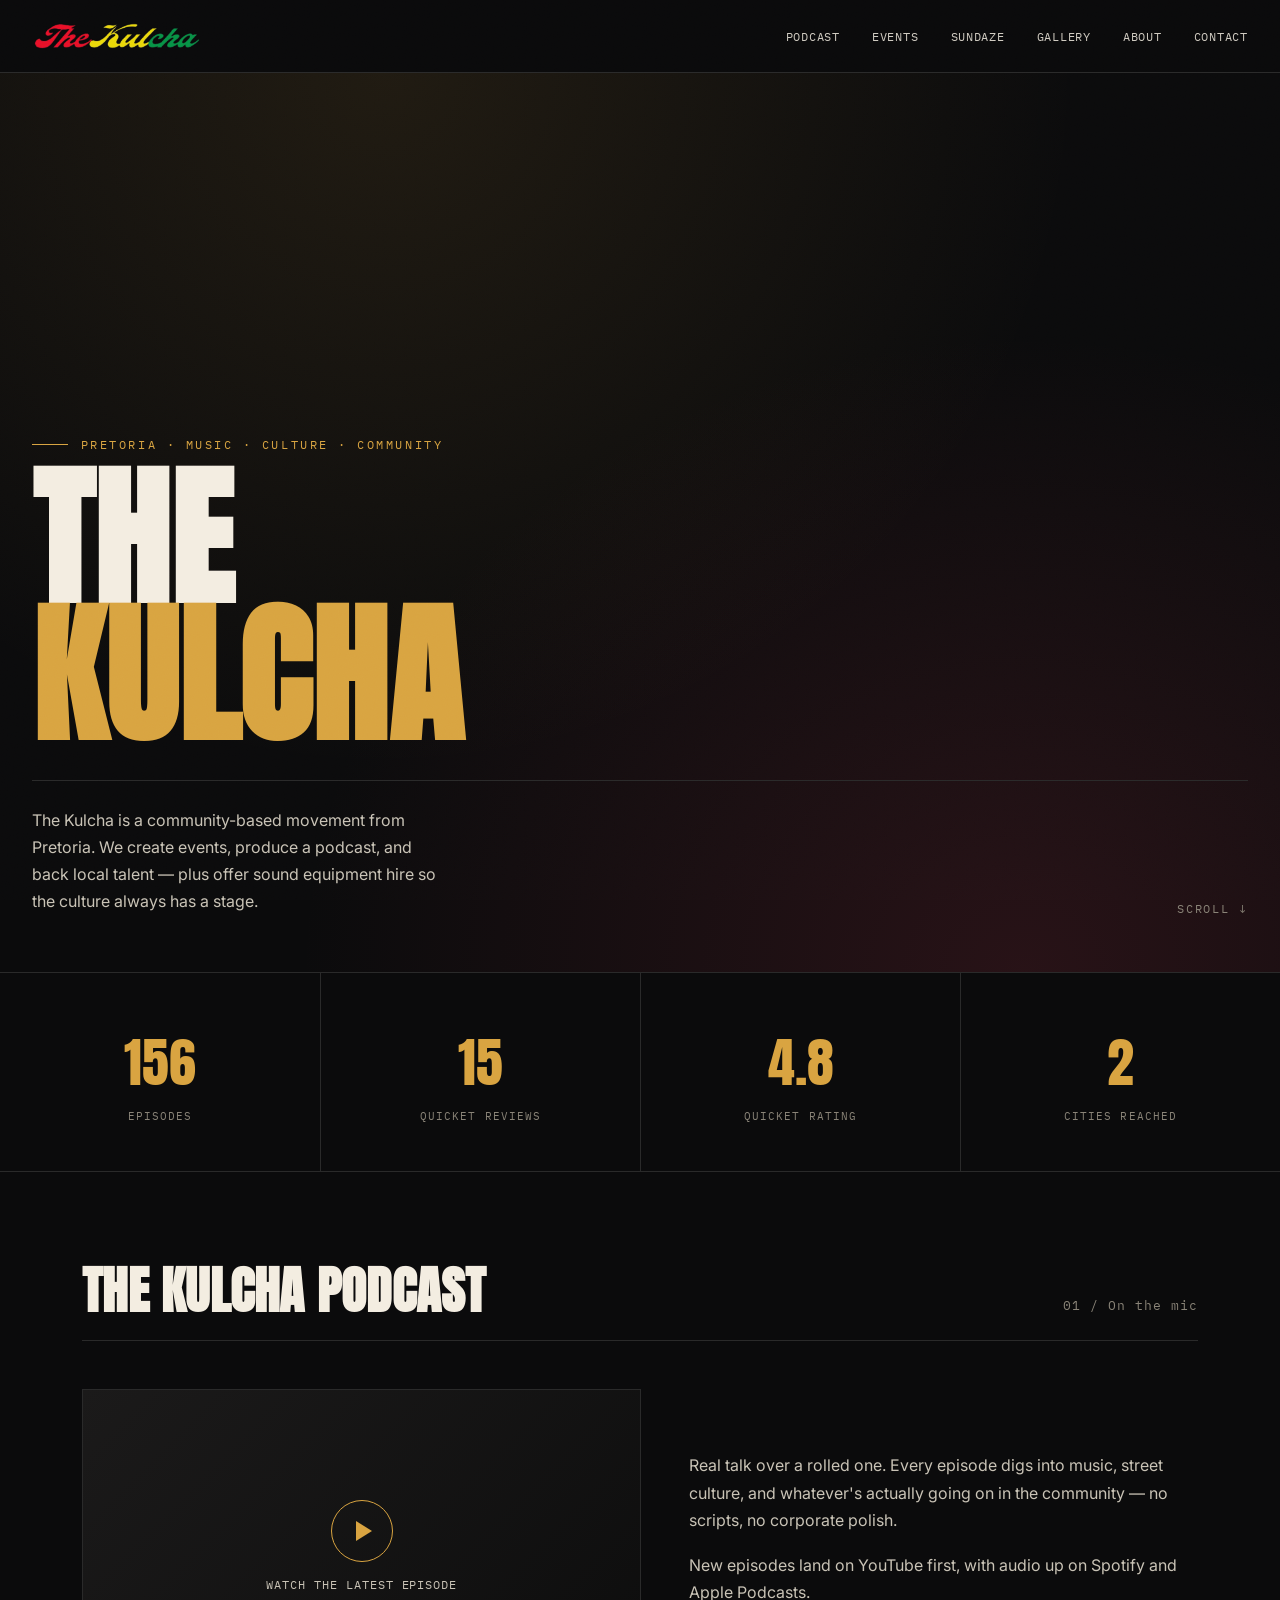
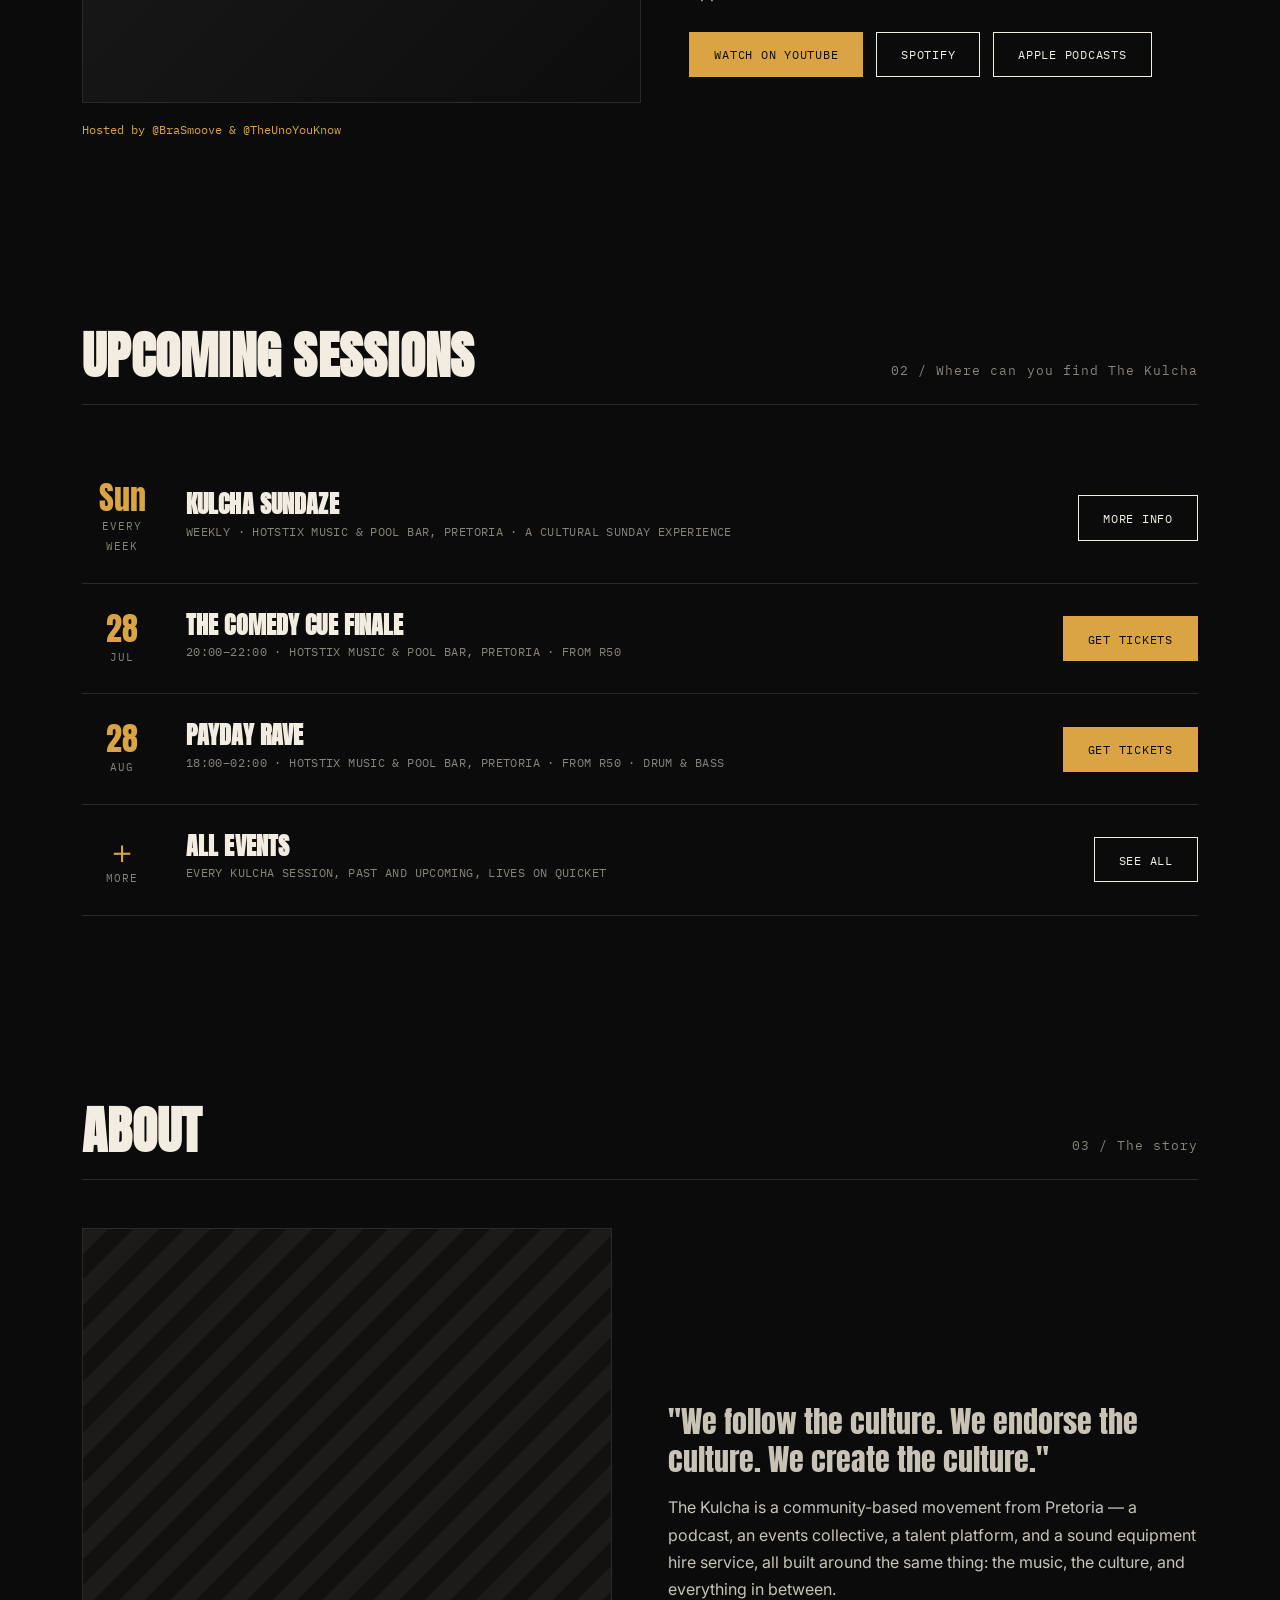
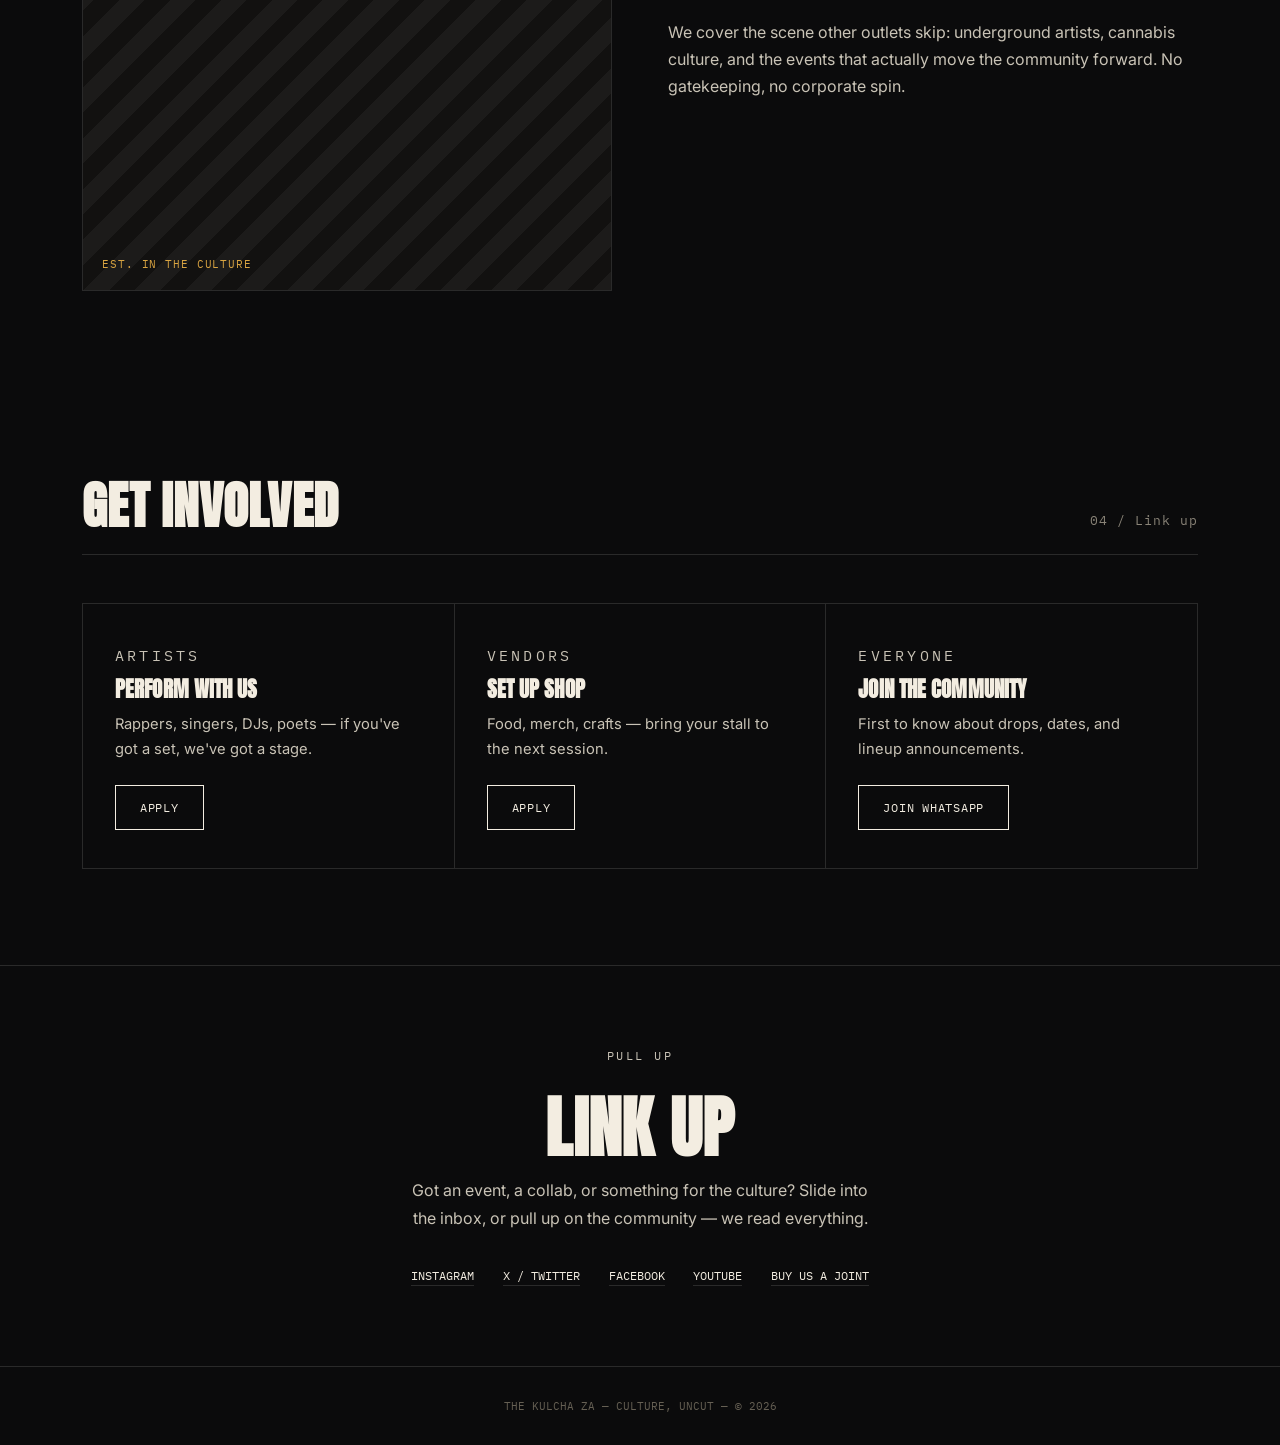
==== index.html @ 1ed81a8a "Rename index (2).html to index.html" ====
<!DOCTYPE html>
<html lang="en">
<head>
<meta charset="UTF-8">
<meta name="viewport" content="width=device-width, initial-scale=1.0">
<title>The Kulcha — Culture, Uncut</title>
<link rel="preconnect" href="https://fonts.googleapis.com">
<link rel="preconnect" href="https://fonts.gstatic.com" crossorigin>
<link href="https://fonts.googleapis.com/css2?family=Anton&family=Inter:wght@400;500;600;700;800&family=IBM+Plex+Mono:wght@400;500;700&display=swap" rel="stylesheet">
<link rel="stylesheet" href="style.css">
</head>
<body>

  <div id="preloader">
    <img class="pl-logo" src="assets/kulcha-logo.png" alt="The Kulcha">
    <div class="pl-bar"><span id="plBarFill"></span></div>
    <div class="pl-pct" id="plPct">0%</div>
  </div>

  <header class="topbar">
    <a class="logo" href="index.html"><img src="assets/kulcha-logo.png" alt="The Kulcha"></a>
    <button class="nav-toggle" id="navToggle" aria-expanded="false" aria-controls="mainNav">MENU</button>
    <nav id="mainNav">
      <a href="#podcast">Podcast</a>
      <a href="#events">Events</a>
      <a href="kulcha-sundaze.html">Sundaze</a>
      <a href="gallery.html">Gallery</a>
      <a href="#about">About</a>
      <a href="#contact">Contact</a>
    </nav>
  </header>

  <section class="hero">
    <div class="hero-eyebrow-row">
      <span class="eyebrow">Pretoria · Music · Culture · Community</span>
    </div>
    <h1 class="hero-title">
      <span>The</span>
      <span class="accent">Kulcha</span>
    </h1>
    <div class="hero-foot">
      <p class="hero-sub">The Kulcha is a community-based movement from Pretoria. We create events, produce a podcast, and back local talent — plus offer sound equipment hire so the culture always has a stage.</p>
      <span class="scroll-cue">Scroll</span>
    </div>
  </section>

  <div class="stats">
    <!-- Episodes + rating pulled from your Apple Podcasts / Quicket listings.
         Cities Reached is a placeholder — swap data-count for your real number. -->
    <div class="stat"><div class="num" data-count="156">0</div><div class="label">Episodes</div></div>
    <div class="stat"><div class="num" data-count="15">0</div><div class="label">Quicket Reviews</div></div>
    <div class="stat"><div class="num" data-count="4.8" data-decimal="1">0</div><div class="label">Quicket Rating</div></div>
    <div class="stat"><div class="num" data-count="2">0</div><div class="label">Cities Reached</div></div>
  </div>

  <section id="podcast" class="section">
    <div class="section-head">
      <h2>The Kulcha Podcast</h2>
      <span class="section-num">01 / On the mic</span>
    </div>
    <div class="podcast-grid">
      <div>
        <div class="video-frame">
          <!-- Swap for a real embed once you have an episode URL:
               <iframe src="https://www.youtube.com/embed/VIDEO_ID" title="The Kulcha latest episode" allowfullscreen loading="lazy"></iframe> -->
          <a class="video-cover" href="https://youtube.com/@thekulcha7514" target="_blank" rel="noopener">
            <span class="play-btn"></span>
            <span class="label">Watch the latest episode</span>
          </a>
        </div>
        <p class="hosts">Hosted by @BraSmoove &amp; @TheUnoYouKnow</p>
      </div>
      <div class="podcast-copy">
        <p>Real talk over a rolled one. Every episode digs into music, street culture, and whatever's actually going on in the community — no scripts, no corporate polish.</p>
        <p>New episodes land on YouTube first, with audio up on Spotify and Apple Podcasts.</p>
        <div class="btn-row">
          <a class="btn solid" href="https://youtube.com/@thekulcha7514" target="_blank" rel="noopener">Watch on YouTube</a>
          <a class="btn" href="https://open.spotify.com/episode/6WmUtNUqsR91yyef3RKiPR" target="_blank" rel="noopener">Spotify</a>
          <a class="btn" href="https://podcasts.apple.com/za/podcast/episode-156-kickin-it-w-perci-d/id1676973104" target="_blank" rel="noopener">Apple Podcasts</a>
        </div>
      </div>
    </div>
  </section>

  <section id="events" class="section">
    <div class="section-head">
      <h2>Upcoming Sessions</h2>
      <span class="section-num">02 / Where can you find The Kulcha</span>
    </div>

    <div class="event-row">
      <div class="event-date"><span class="day">Sun</span><span class="mon">Every week</span></div>
      <div class="event-info">
        <h3>Kulcha Sundaze</h3>
        <p>Weekly · Hotstix Music &amp; Pool Bar, Pretoria · A cultural Sunday experience</p>
      </div>
      <a class="btn" href="kulcha-sundaze.html">More info</a>
    </div>

    <div class="event-row">
      <div class="event-date"><span class="day">28</span><span class="mon">Jul</span></div>
      <div class="event-info">
        <h3>The Comedy Cue Finale</h3>
        <p>20:00–22:00 · Hotstix Music &amp; Pool Bar, Pretoria · From R50</p>
      </div>
      <a class="btn solid" href="https://www.quicket.co.za/events/383509-the-comedy-cue-finale/" target="_blank" rel="noopener">Get tickets</a>
    </div>

    <div class="event-row">
      <div class="event-date"><span class="day">28</span><span class="mon">Aug</span></div>
      <div class="event-info">
        <h3>Payday Rave</h3>
        <p>18:00–02:00 · Hotstix Music &amp; Pool Bar, Pretoria · From R50 · Drum &amp; Bass</p>
      </div>
      <a class="btn solid" href="https://www.quicket.co.za/events/383504-payday-rave/" target="_blank" rel="noopener">Get tickets</a>
    </div>

    <div class="event-row">
      <div class="event-date"><span class="day">＋</span><span class="mon">More</span></div>
      <div class="event-info">
        <h3>All Events</h3>
        <p>Every Kulcha session, past and upcoming, lives on Quicket</p>
      </div>
      <a class="btn" href="https://www.quicket.co.za/organisers/43915-the-kulcha" target="_blank" rel="noopener">See all</a>
    </div>
  </section>

  <section id="about" class="section">
    <div class="section-head">
      <h2>About</h2>
      <span class="section-num">03 / The story</span>
    </div>
    <div class="about-grid">
      <div class="about-visual"></div>
      <div class="about-copy">
        <p class="pull-quote">"We follow the culture. We endorse the culture. We create the culture."</p>
        <p>The Kulcha is a community-based movement from Pretoria — a podcast, an events collective, a talent platform, and a sound equipment hire service, all built around the same thing: the music, the culture, and everything in between.</p>
        <p>We cover the scene other outlets skip: underground artists, cannabis culture, and the events that actually move the community forward. No gatekeeping, no corporate spin.</p>
      </div>
    </div>
  </section>

  <section class="section">
    <div class="section-head">
      <h2>Get Involved</h2>
      <span class="section-num">04 / Link up</span>
    </div>
    <div class="involve-grid">
      <div class="involve-card">
        <p class="eyebrow">Artists</p>
        <h3>Perform With Us</h3>
        <p>Rappers, singers, DJs, poets — if you've got a set, we've got a stage.</p>
        <a class="btn" href="https://forms.gle/c19sUrJ8e19FGLz77" target="_blank" rel="noopener">Apply</a>
      </div>
      <div class="involve-card">
        <p class="eyebrow">Vendors</p>
        <h3>Set Up Shop</h3>
        <p>Food, merch, crafts — bring your stall to the next session.</p>
        <a class="btn" href="https://forms.gle/63uaof9pY5DJ5etB9" target="_blank" rel="noopener">Apply</a>
      </div>
      <div class="involve-card">
        <p class="eyebrow">Everyone</p>
        <h3>Join The Community</h3>
        <p>First to know about drops, dates, and lineup announcements.</p>
        <a class="btn" href="https://chat.whatsapp.com/KT1OQSl1Qar5RSiysOmWuZ" target="_blank" rel="noopener">Join WhatsApp</a>
      </div>
    </div>
  </section>

  <section id="contact" class="contact-band">
    <p class="eyebrow">Pull up</p>
    <h2>Link Up</h2>
    <p>Got an event, a collab, or something for the culture? Slide into the inbox, or pull up on the community — we read everything.</p>
    <div class="social-list">
      <a href="https://www.instagram.com/thekulchaza" target="_blank" rel="noopener">Instagram</a>
      <a href="https://twitter.com/thekulchaza" target="_blank" rel="noopener">X / Twitter</a>
      <a href="https://web.facebook.com/TheKulchaZA/" target="_blank" rel="noopener">Facebook</a>
      <a href="https://youtube.com/@thekulcha7514" target="_blank" rel="noopener">YouTube</a>
      <a href="https://www.buymeacoffee.com/TheKulcha" target="_blank" rel="noopener">Buy us a joint</a>
    </div>
  </section>

  <footer>THE KULCHA ZA — CULTURE, UNCUT — © 2026</footer>

  <script>
    const toggle = document.getElementById('navToggle');
    const nav = document.getElementById('mainNav');
    toggle.addEventListener('click', () => {
      const isOpen = nav.classList.toggle('open');
      toggle.setAttribute('aria-expanded', isOpen);
    });

    const preloader = document.getElementById('preloader');
    const barFill = document.getElementById('plBarFill');
    const pct = document.getElementById('plPct');
    const reduceMotion = window.matchMedia('(prefers-reduced-motion: reduce)').matches;

    if (reduceMotion) {
      preloader.classList.add('hide');
    } else {
      let p = 0;
      const t = setInterval(() => {
        p += Math.random() * 18;
        if (p >= 100) { p = 100; clearInterval(t); setTimeout(() => preloader.classList.add('hide'), 250); }
        barFill.style.width = p + '%';
        pct.textContent = Math.floor(p) + '%';
      }, 120);
    }

    const stats = document.querySelectorAll('.stat .num');
    const animateStat = (el) => {
      const target = parseFloat(el.dataset.count);
      const decimals = parseInt(el.dataset.decimal || '0', 10);
      const duration = 1200;
      const start = performance.now();
      const step = (now) => {
        const progress = Math.min((now - start) / duration, 1);
        const value = target * progress;
        el.textContent = decimals ? value.toFixed(decimals) : Math.floor(value);
        if (progress < 1) requestAnimationFrame(step);
        else el.textContent = decimals ? target.toFixed(decimals) : target;
      };
      requestAnimationFrame(step);
    };

    if (reduceMotion) {
      stats.forEach(el => { el.textContent = el.dataset.decimal ? parseFloat(el.dataset.count).toFixed(el.dataset.decimal) : el.dataset.count; });
    } else {
      const observer = new IntersectionObserver((entries, obs) => {
        entries.forEach(entry => {
          if (entry.isIntersecting) {
            animateStat(entry.target);
            obs.unobserve(entry.target);
          }
        });
      }, { threshold: 0.5 });
      stats.forEach(el => observer.observe(el));
    }
  </script>

</body>
</html>
---- style.css ----
:root{
    --ink:#0b0b0c;
    --ink-soft:#141314;
    --bone:#f3ede1;
    --gold:#d9a441;
    --crimson:#8f2d3e;
    --line:#2a2a2a;
  }

  *{margin:0;padding:0;box-sizing:border-box;}
  html{scroll-behavior:smooth;}

  body{
    background:var(--ink);
    color:var(--bone);
    font-family:'Inter',sans-serif;
    overflow-x:hidden;
    position:relative;
  }

  body::before{
    content:"";
    position:fixed;inset:0;z-index:998;pointer-events:none;opacity:0.045;
    background-image:url("data:image/svg+xml,%3Csvg xmlns='http://www.w3.org/2000/svg' width='120' height='120'%3E%3Cfilter id='n'%3E%3CfeTurbulence type='fractalNoise' baseFrequency='0.9' numOctaves='2' stitchTiles='stitch'/%3E%3C/filter%3E%3Crect width='100%25' height='100%25' filter='url(%23n)'/%3E%3C/svg%3E");
    mix-blend-mode:overlay;
  }

  h1,h2,h3,.display{
    font-family:'Anton',sans-serif;
    text-transform:uppercase;
    letter-spacing:0.005em;
    line-height:0.9;
  }

  .eyebrow{
    font-family:'IBM Plex Mono',monospace;
    text-transform:uppercase;
    font-size:0.72rem;
    letter-spacing:0.22em;
    color:var(--gold);
  }

  a{color:inherit;}
  p{line-height:1.7;}

  /* ---------- PRELOADER ---------- */
  #preloader{
    position:fixed;inset:0;z-index:1000;
    background:var(--ink);
    display:flex;flex-direction:column;align-items:center;justify-content:center;
    gap:1.2rem;
    transition:opacity 0.6s ease, visibility 0.6s ease;
  }
  #preloader.hide{opacity:0;visibility:hidden;pointer-events:none;}
  #preloader .pl-logo{
    display:block;
    width:min(240px,55vw);
    height:auto;
  }
  #preloader .pl-bar{
    width:min(280px,60vw);
    height:2px;
    background:var(--line);
    position:relative;
    overflow:hidden;
  }
  #preloader .pl-bar span{
    position:absolute;left:0;top:0;bottom:0;width:0%;
    background:var(--gold);
    transition:width 0.2s linear;
  }
  #preloader .pl-pct{
    font-family:'IBM Plex Mono',monospace;
    font-size:0.75rem;
    letter-spacing:0.1em;
    color:#8a8478;
  }

  /* ---------- TOPBAR ---------- */
  .topbar{
    position:sticky;top:0;z-index:100;
    display:flex;justify-content:space-between;align-items:center;
    padding:1.3rem 2rem;
    background:rgba(11,11,12,0.85);
    backdrop-filter:blur(8px);
    border-bottom:1px solid var(--line);
  }
  .logo{font-family:'Anton',sans-serif;font-size:1.3rem;letter-spacing:0.03em;display:flex;align-items:center;text-decoration:none;}
  .logo img{height:30px;width:auto;display:block;}
  .logo em{font-style:normal;color:var(--gold);}
  nav{display:flex;gap:2rem;font-family:'IBM Plex Mono',monospace;font-size:0.78rem;text-transform:uppercase;letter-spacing:0.06em;}
  nav a{text-decoration:none;opacity:0.85;transition:opacity .15s;}
  nav a:hover{opacity:1;color:var(--gold);}
  a:focus-visible, button:focus-visible{outline:2px dashed var(--gold);outline-offset:3px;}
  .nav-toggle{display:none;background:none;border:1px solid var(--bone);color:var(--bone);font-family:'IBM Plex Mono',monospace;padding:0.4rem 0.7rem;font-size:0.75rem;}

  /* ---------- HERO ---------- */
  .hero{
    position:relative;
    min-height:100vh;
    display:flex;flex-direction:column;justify-content:flex-end;
    padding:8rem 2rem 3.5rem;
    background:
      radial-gradient(ellipse at 30% 0%, rgba(217,164,65,0.10), transparent 55%),
      radial-gradient(ellipse at 80% 100%, rgba(143,45,62,0.22), transparent 50%),
      var(--ink);
    border-bottom:1px solid var(--line);
    overflow:hidden;
  }
  .hero-eyebrow-row{
    display:flex;align-items:center;gap:0.8rem;
    margin-bottom:1.2rem;
  }
  .hero-eyebrow-row::before{
    content:"";width:36px;height:1px;background:var(--gold);
  }
  .hero-title{
    font-size:clamp(3.4rem,13vw,9.5rem);
    color:var(--bone);
  }
  .hero-title span{display:block;}
  .hero-title .accent{color:var(--gold);}
  .hero-foot{
    display:flex;justify-content:space-between;align-items:flex-end;
    flex-wrap:wrap;
    gap:1.5rem;
    margin-top:2.2rem;
    border-top:1px solid var(--line);
    padding-top:1.6rem;
  }
  .hero-sub{max-width:420px;color:#c9c3b6;font-size:1rem;}
  .scroll-cue{
    font-family:'IBM Plex Mono',monospace;
    font-size:0.72rem;text-transform:uppercase;letter-spacing:0.15em;
    display:flex;align-items:center;gap:0.6rem;color:#8a8478;
  }
  .scroll-cue::after{content:"↓";animation:bob 1.6s ease-in-out infinite;}
  @keyframes bob{0%,100%{transform:translateY(0);}50%{transform:translateY(6px);}}

  /* ---------- STATS ---------- */
  .stats{
    display:grid;grid-template-columns:repeat(4,1fr);
    border-bottom:1px solid var(--line);
  }
  .stat{
    padding:3rem 1.5rem;
    text-align:center;
    border-left:1px solid var(--line);
  }
  .stat:first-child{border-left:none;}
  .stat .num{
    font-family:'Anton',sans-serif;
    font-size:clamp(2.2rem,5vw,3.4rem);
    color:var(--gold);
  }
  .stat .label{
    font-family:'IBM Plex Mono',monospace;
    font-size:0.7rem;text-transform:uppercase;letter-spacing:0.1em;
    color:#8a8478;margin-top:0.4rem;
  }

  /* ---------- SECTIONS ---------- */
  .section{padding:6rem 2rem;max-width:1180px;margin:0 auto;}
  .section-head{
    display:flex;justify-content:space-between;align-items:flex-end;
    gap:2rem;flex-wrap:wrap;
    margin-bottom:3rem;
    border-bottom:1px solid var(--line);
    padding-bottom:1.6rem;
  }
  .section-head h2{font-size:clamp(2rem,5.5vw,3.2rem);}
  .section-num{
    font-family:'IBM Plex Mono',monospace;
    font-size:0.8rem;color:#8a8478;letter-spacing:0.08em;
  }

  .btn{
    display:inline-flex;align-items:center;gap:0.5rem;
    font-family:'IBM Plex Mono',monospace;
    text-transform:uppercase;font-size:0.78rem;letter-spacing:0.06em;
    text-decoration:none;
    padding:0.85rem 1.5rem;
    border:1px solid var(--bone);color:var(--bone);
    transition:all .15s ease;
  }
  .btn:hover{background:var(--bone);color:var(--ink);}
  .btn.solid{background:var(--gold);color:var(--ink);border-color:var(--gold);}
  .btn.solid:hover{background:var(--bone);border-color:var(--bone);}

  /* PODCAST */
  .podcast-grid{display:grid;grid-template-columns:1.1fr 1fr;gap:3rem;align-items:center;}
  .video-frame{
    aspect-ratio:16/9;
    border:1px solid var(--line);
    background:linear-gradient(135deg,#1b1a1a,#0d0d0d);
    position:relative;
  }
  .video-cover{
    width:100%;height:100%;display:flex;flex-direction:column;align-items:center;justify-content:center;gap:0.9rem;
    text-decoration:none;color:var(--bone);
  }
  .play-btn{
    width:62px;height:62px;border-radius:50%;
    border:1px solid var(--gold);
    display:flex;align-items:center;justify-content:center;
  }
  .play-btn::after{
    content:"";border-style:solid;border-width:10px 0 10px 16px;
    border-color:transparent transparent transparent var(--gold);
    margin-left:4px;
  }
  .video-cover span.label{font-family:'IBM Plex Mono',monospace;font-size:0.75rem;text-transform:uppercase;letter-spacing:0.08em;color:#c9c3b6;}
  .hosts{font-family:'IBM Plex Mono',monospace;font-size:0.78rem;color:var(--gold);margin-top:1rem;}
  .podcast-copy p{color:#c9c3b6;margin-bottom:1.1rem;}
  .btn-row{display:flex;flex-wrap:wrap;gap:0.8rem;margin-top:1.6rem;}

  /* EVENTS */
  .event-row{
    display:grid;grid-template-columns:80px 1fr auto;gap:1.5rem;align-items:center;
    padding:1.8rem 0;
    border-bottom:1px solid var(--line);
  }
  .event-row:first-of-type{border-top:1px solid var(--line);}
  .event-date{font-family:'IBM Plex Mono',monospace;text-align:center;}
  .event-date .day{font-family:'Anton',sans-serif;font-size:2rem;color:var(--gold);display:block;line-height:1;}
  .event-date .mon{font-size:0.68rem;text-transform:uppercase;letter-spacing:0.1em;color:#8a8478;}
  .event-info h3{font-size:1.5rem;margin-bottom:0.3rem;}
  .event-info p{font-family:'IBM Plex Mono',monospace;font-size:0.78rem;color:#8a8478;text-transform:uppercase;letter-spacing:0.03em;}

  /* ABOUT */
  .about-grid{display:grid;grid-template-columns:1fr 1fr;gap:3.5rem;align-items:center;}
  .about-visual{
    aspect-ratio:4/5;
    background:repeating-linear-gradient(135deg, #1c1b1a 0 18px, #121110 18px 36px);
    border:1px solid var(--line);
    position:relative;
  }
  .about-visual::after{
    content:"EST. IN THE CULTURE";
    position:absolute;bottom:1.2rem;left:1.2rem;
    font-family:'IBM Plex Mono',monospace;font-size:0.68rem;
    letter-spacing:0.08em;color:var(--gold);
  }
  .pull-quote{
    font-family:'Anton',sans-serif;
    text-transform:none;
    font-size:clamp(1.4rem,2.6vw,1.9rem);
    line-height:1.25;
    color:var(--bone);
    margin-bottom:1.6rem;
  }
  .about-copy p{color:#c9c3b6;margin-bottom:1rem;}

  /* GET INVOLVED */
  .involve-grid{display:grid;grid-template-columns:repeat(3,1fr);gap:1px;background:var(--line);border:1px solid var(--line);}
  .involve-card{background:var(--ink);padding:2.4rem 2rem;}
  .involve-card .eyebrow{margin-bottom:0.8rem;}
  .involve-card h3{font-size:1.3rem;margin-bottom:0.8rem;}
  .involve-card p{color:#c9c3b6;font-size:0.92rem;margin-bottom:1.4rem;}

  /* CONTACT */
  .contact-band{
    border-top:1px solid var(--line);
    padding:5rem 2rem;
    text-align:center;
  }
  .contact-band h2{font-size:clamp(2.4rem,7vw,4.2rem);margin-bottom:1.2rem;}
  .contact-band p{color:#c9c3b6;max-width:480px;margin:0 auto 2rem;}
  .social-list{display:flex;flex-wrap:wrap;justify-content:center;gap:0.9rem 1.8rem;margin-top:2.2rem;}
  .social-list a{
    font-family:'IBM Plex Mono',monospace;font-size:0.78rem;text-transform:uppercase;
    text-decoration:none;border-bottom:1px solid var(--line);padding-bottom:2px;
  }
  .social-list a:hover{color:var(--gold);border-color:var(--gold);}

  footer{
    text-align:center;padding:2rem;
    font-family:'IBM Plex Mono',monospace;font-size:0.7rem;color:#666054;
    border-top:1px solid var(--line);
  }

  @media (max-width:900px){
    .podcast-grid,.about-grid{grid-template-columns:1fr;}
    .involve-grid{grid-template-columns:1fr;}
    .stats{grid-template-columns:repeat(2,1fr);}
    .stat:nth-child(3){border-left:none;}
    .event-row{grid-template-columns:60px 1fr;}
    .event-row .btn{grid-column:1/-1;margin-top:0.8rem;justify-self:start;}
    nav{
      position:absolute;top:100%;left:0;right:0;background:var(--ink);
      flex-direction:column;padding:1rem 2rem;border-bottom:1px solid var(--line);
      display:none;
    }
    nav.open{display:flex;}
    .nav-toggle{display:block;}
  }

  @media (prefers-reduced-motion:reduce){
    .scroll-cue::after{animation:none;}
    html{scroll-behavior:auto;}
  }

/* ---------- SUB-PAGE HERO (Sundaze / Gallery) ---------- */
.hero.sub-hero{
  min-height:62vh;
  padding-top:7rem;
}
.hero.sub-hero .hero-title{font-size:clamp(2.8rem,10vw,6.5rem);}

/* ---------- VENUE INFO ---------- */
.venue-info{
  display:grid;
  grid-template-columns:repeat(3,1fr);
  gap:1px;background:var(--line);border:1px solid var(--line);
  margin-top:2.5rem;
}
.venue-item{background:var(--ink);padding:1.8rem 1.6rem;}
.venue-item .eyebrow{margin-bottom:0.6rem;}
.venue-item p{color:var(--bone);font-size:1rem;font-weight:600;}
.venue-item p.small{color:#c9c3b6;font-weight:400;font-size:0.9rem;}

/* ---------- GALLERY ---------- */
.gallery-grid{
  display:grid;
  grid-template-columns:repeat(3,1fr);
  gap:1.4rem;
}
.gallery-tile{
  aspect-ratio:4/5;
  position:relative;
  border:1px solid var(--line);
  background:repeating-linear-gradient(135deg, #1c1b1a 0 16px, #121110 16px 32px);
  display:flex;align-items:center;justify-content:center;
  overflow:hidden;
}
.gallery-tile img,
.gallery-tile video{
  width:100%;height:100%;object-fit:cover;display:block;
}
.gallery-tile .placeholder-label{
  font-family:'IBM Plex Mono',monospace;
  font-size:0.7rem;text-transform:uppercase;letter-spacing:0.08em;
  color:#8a8478;text-align:center;padding:0 1rem;
}
.gallery-tile.video-tile::after{
  content:"";
  position:absolute;top:50%;left:50%;transform:translate(-50%,-50%);
  width:46px;height:46px;border-radius:50%;
  border:1px solid var(--gold);
  background:rgba(11,11,12,0.4);
}
.gallery-tile.video-tile::before{
  content:"";
  position:absolute;top:50%;left:50%;
  transform:translate(-46%,-50%);
  border-style:solid;border-width:8px 0 8px 13px;
  border-color:transparent transparent transparent var(--gold);
  z-index:2;
}

@media (max-width:900px){
  .venue-info{grid-template-columns:1fr;}
  .gallery-grid{grid-template-columns:repeat(2,1fr);}
}
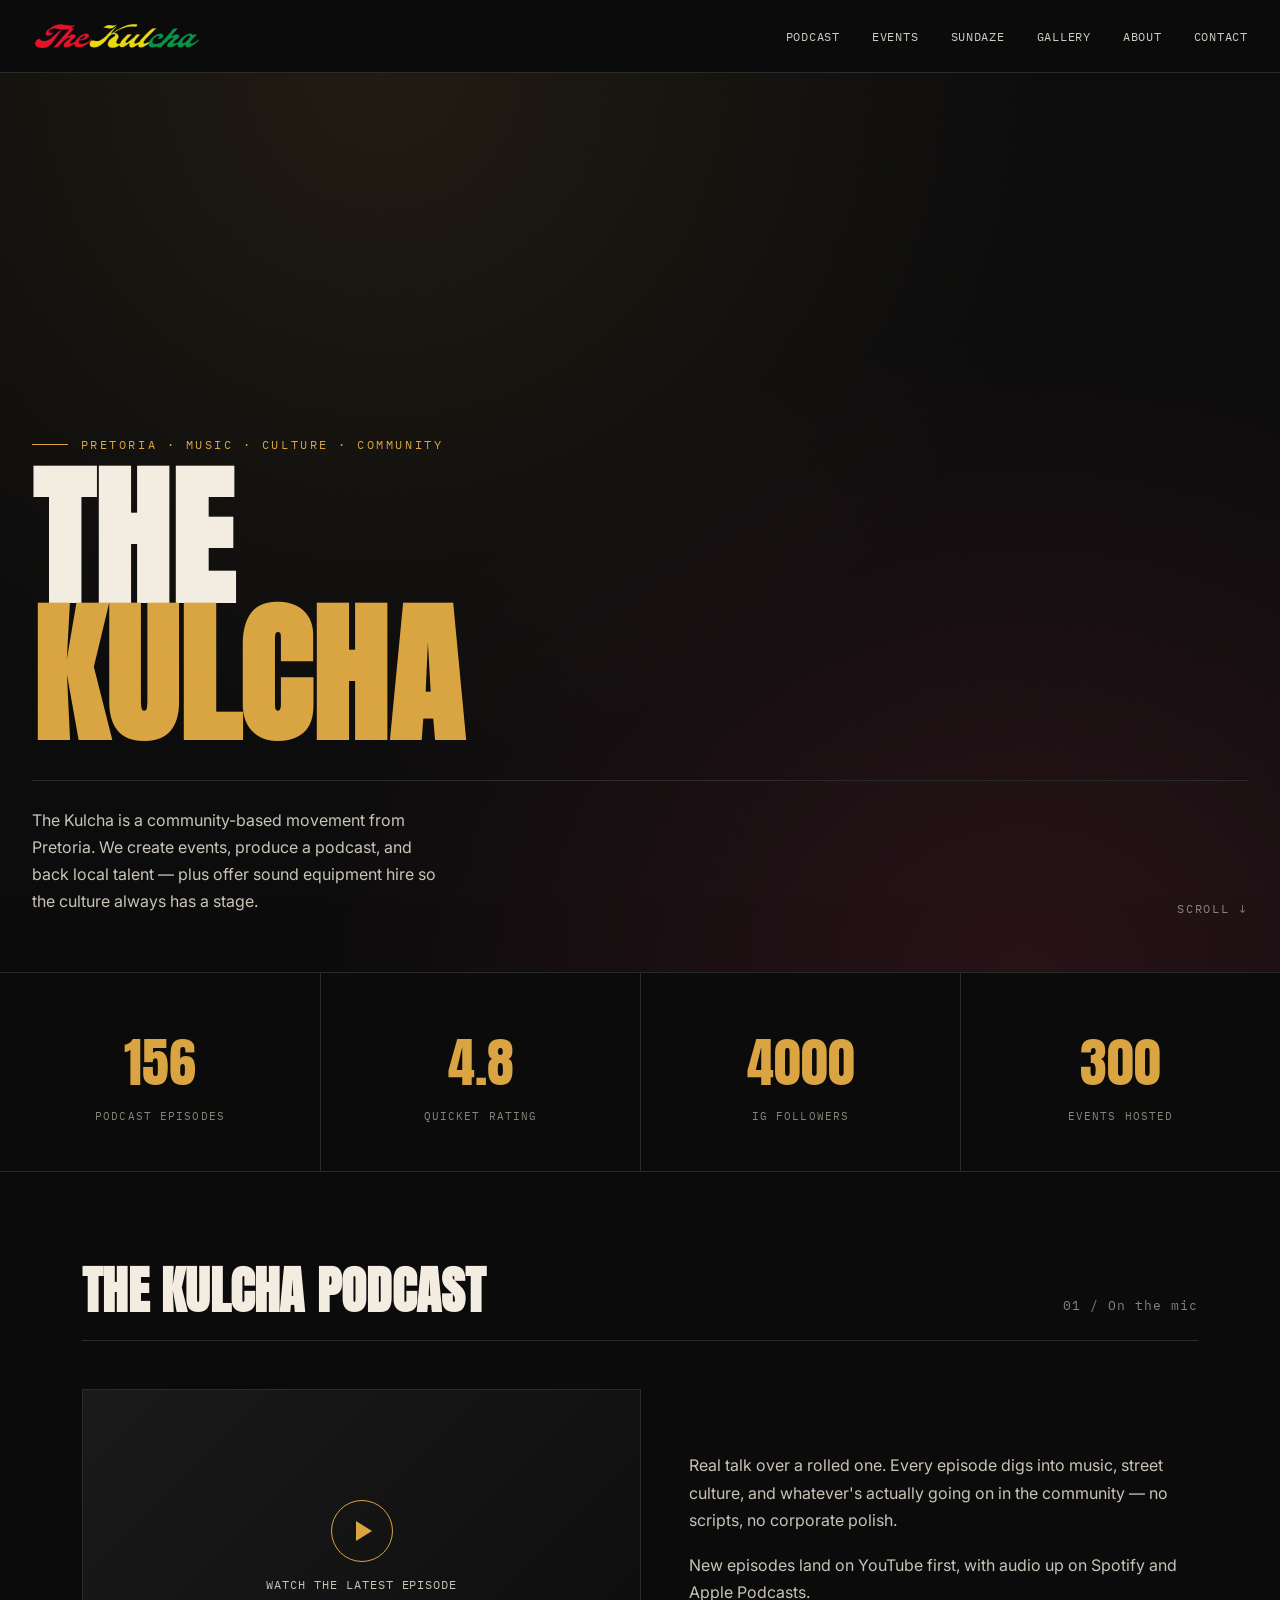
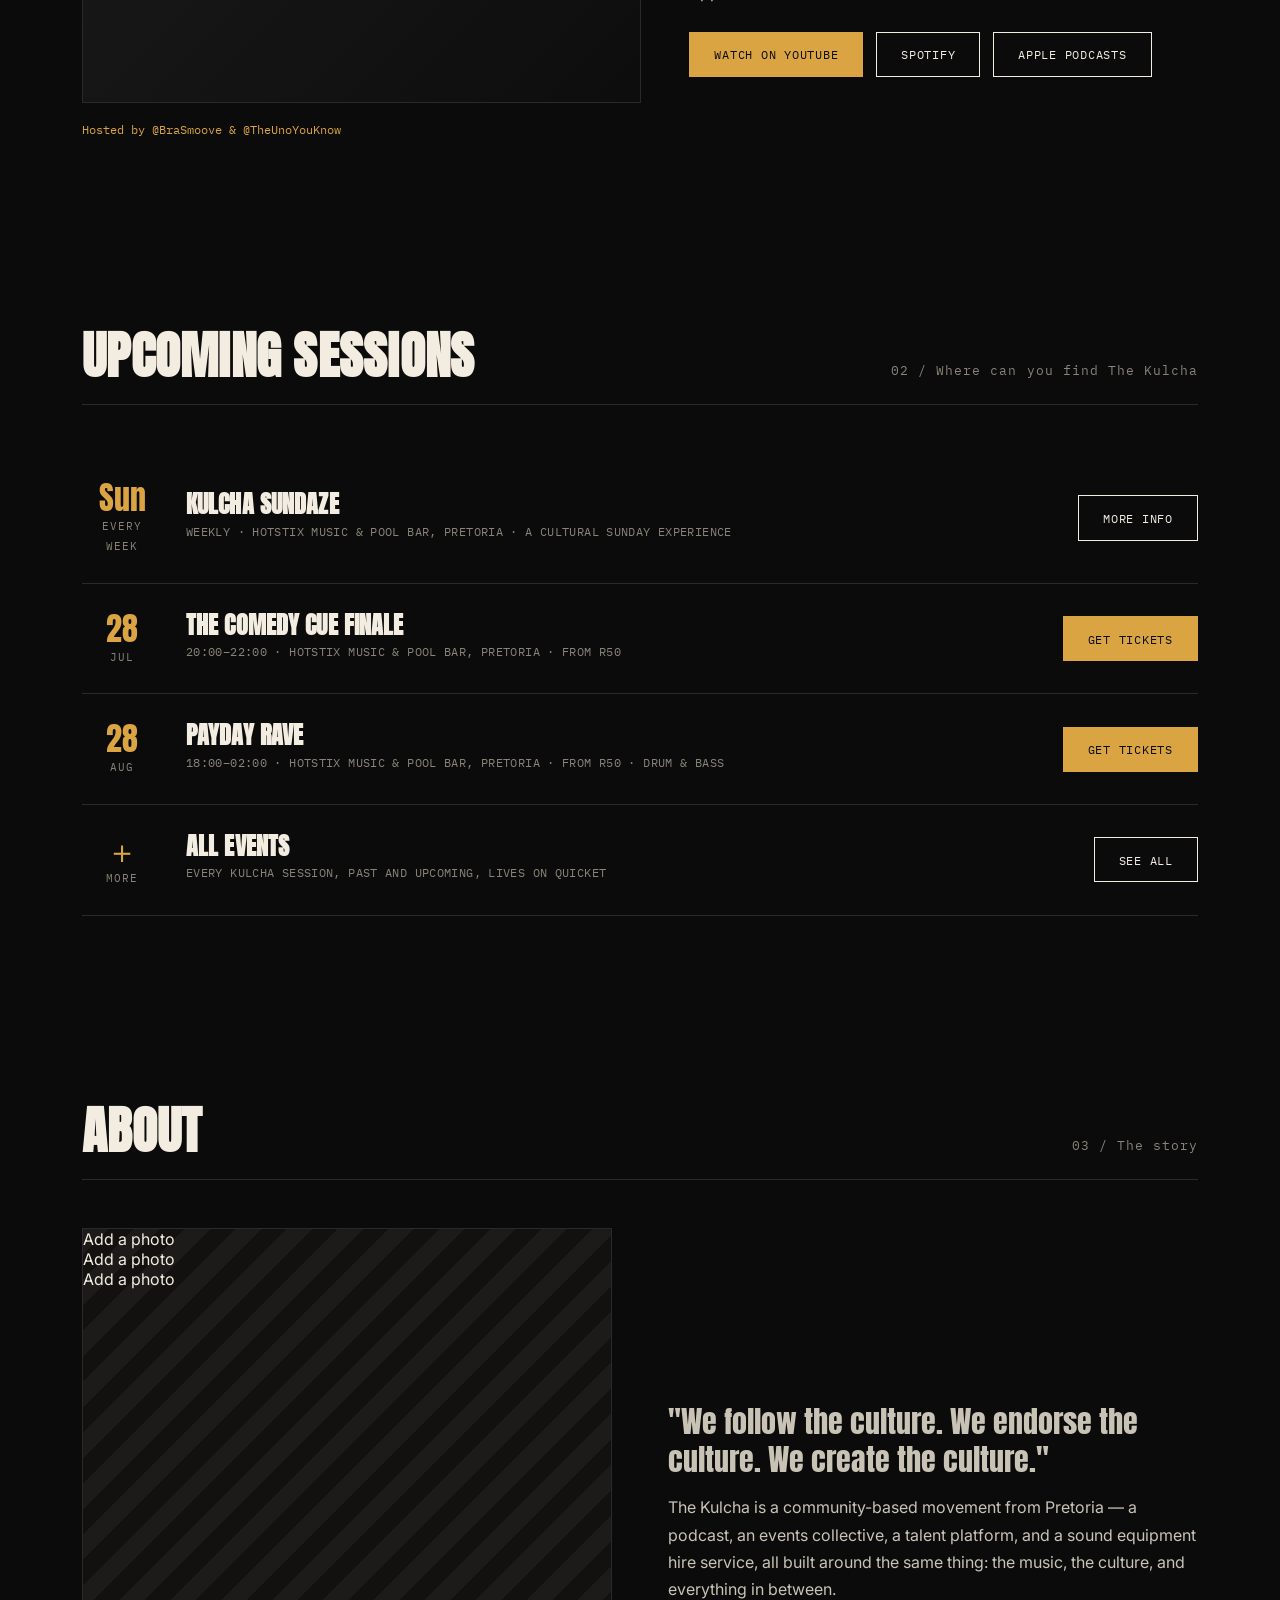
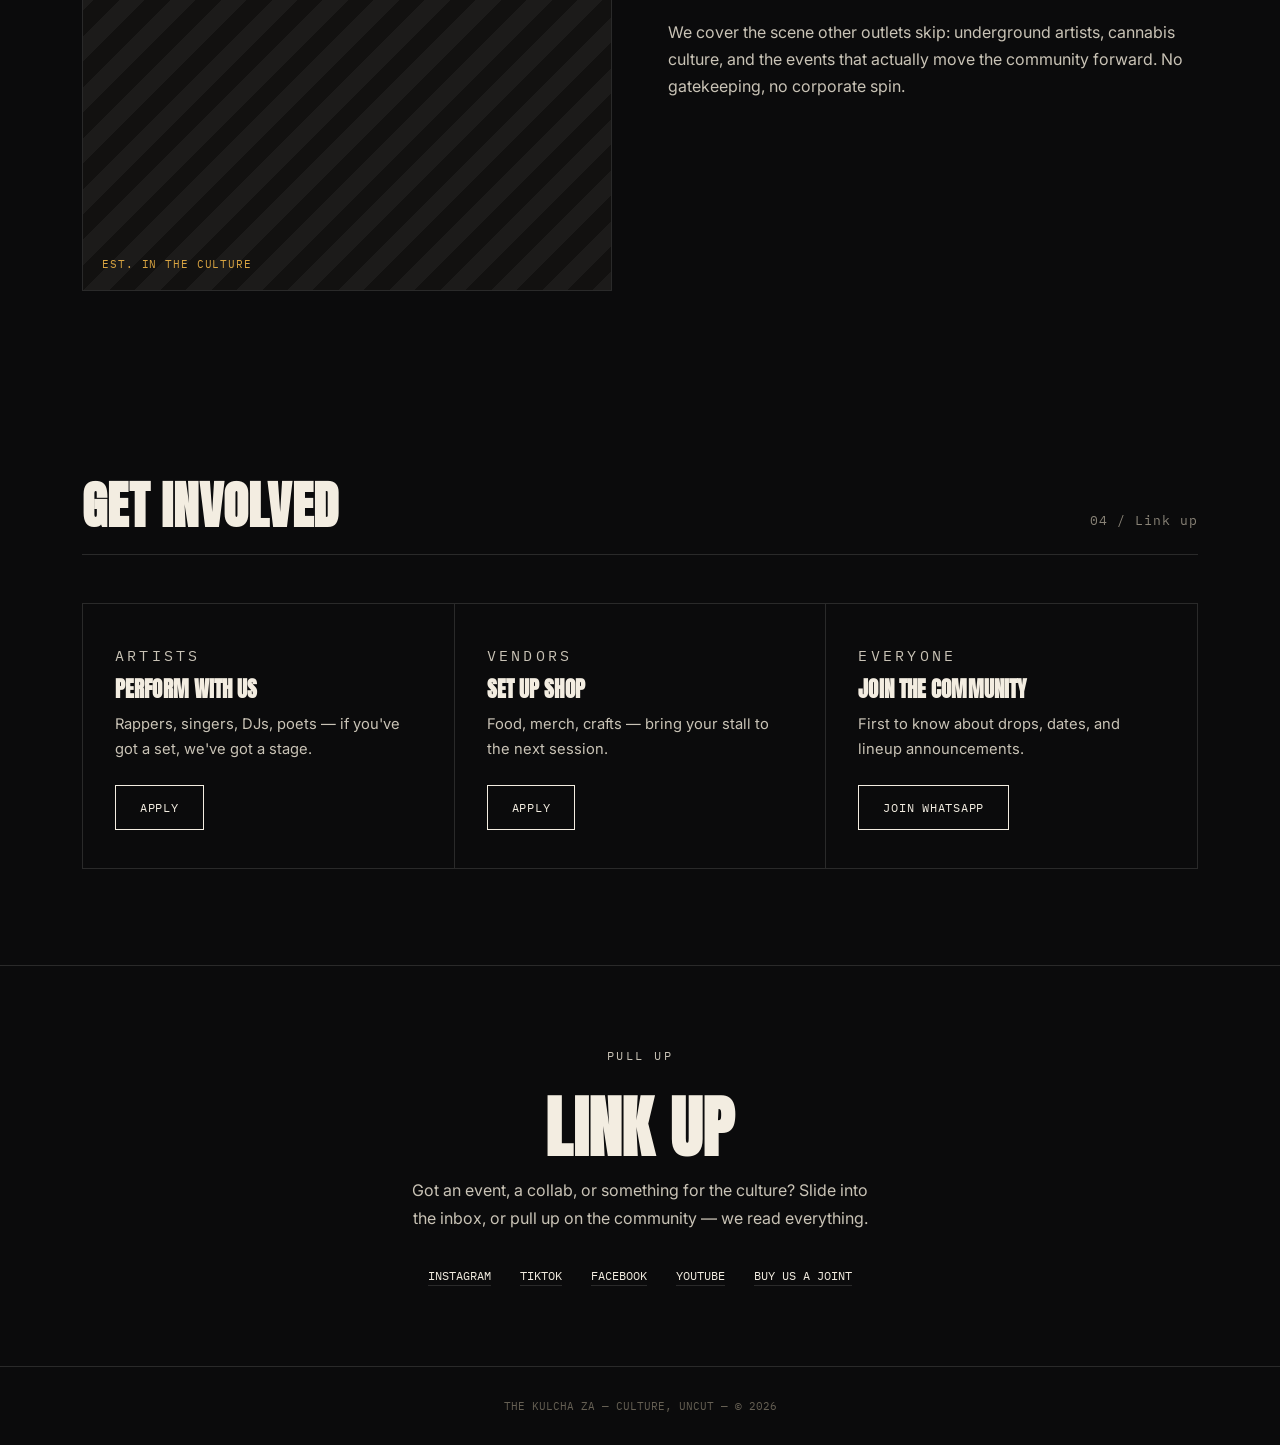
==== commit d934743e: "Update index.html" ====
--- a/index.html
+++ b/index.html
@@ -45,12 +45,11 @@
   </section>
 
   <div class="stats">
-    <!-- Episodes + rating pulled from your Apple Podcasts / Quicket listings.
-         Cities Reached is a placeholder — swap data-count for your real number. -->
-    <div class="stat"><div class="num" data-count="156">0</div><div class="label">Episodes</div></div>
-    <div class="stat"><div class="num" data-count="15">0</div><div class="label">Quicket Reviews</div></div>
+    <!-- Update these numbers here anytime they change: -->
+    <div class="stat"><div class="num" data-count="156">0</div><div class="label">Podcast Episodes</div></div>
     <div class="stat"><div class="num" data-count="4.8" data-decimal="1">0</div><div class="label">Quicket Rating</div></div>
-    <div class="stat"><div class="num" data-count="2">0</div><div class="label">Cities Reached</div></div>
+    <div class="stat"><div class="num" data-count="4000">0</div><div class="label">IG Followers</div></div>
+    <div class="stat"><div class="num" data-count="300">0</div><div class="label">Events Hosted</div></div>
   </div>
 
   <section id="podcast" class="section">
@@ -131,7 +130,19 @@
       <span class="section-num">03 / The story</span>
     </div>
     <div class="about-grid">
-      <div class="about-visual"></div>
+      <!--
+        SLIDESHOW: add your photos here. Duplicate a .slide <div> for each
+        new photo, and put the FIRST one's class as "slide active" — only
+        one slide should have "active" at a time in the code (JS handles
+        switching after that). Example with a real photo:
+          <div class="slide"><img src="assets/about/your-photo.jpg" alt="The Kulcha"></div>
+        Slides rotate automatically every 4 seconds.
+      -->
+      <div class="about-visual slideshow" id="aboutSlideshow">
+        <div class="slide active"><span class="placeholder-label">Add a photo</span></div>
+        <div class="slide"><span class="placeholder-label">Add a photo</span></div>
+        <div class="slide"><span class="placeholder-label">Add a photo</span></div>
+      </div>
       <div class="about-copy">
         <p class="pull-quote">"We follow the culture. We endorse the culture. We create the culture."</p>
         <p>The Kulcha is a community-based movement from Pretoria — a podcast, an events collective, a talent platform, and a sound equipment hire service, all built around the same thing: the music, the culture, and everything in between.</p>
@@ -173,7 +184,7 @@
     <p>Got an event, a collab, or something for the culture? Slide into the inbox, or pull up on the community — we read everything.</p>
     <div class="social-list">
       <a href="https://www.instagram.com/thekulchaza" target="_blank" rel="noopener">Instagram</a>
-      <a href="https://twitter.com/thekulchaza" target="_blank" rel="noopener">X / Twitter</a>
+      <a href="https://www.tiktok.com/@thekulchaza" target="_blank" rel="noopener">TikTok</a>
       <a href="https://web.facebook.com/TheKulchaZA/" target="_blank" rel="noopener">Facebook</a>
       <a href="https://youtube.com/@thekulcha7514" target="_blank" rel="noopener">YouTube</a>
       <a href="https://www.buymeacoffee.com/TheKulcha" target="_blank" rel="noopener">Buy us a joint</a>
@@ -236,6 +247,17 @@
       }, { threshold: 0.5 });
       stats.forEach(el => observer.observe(el));
     }
+
+    // About section photo slideshow — auto-rotates every 4 seconds
+    const slides = document.querySelectorAll('#aboutSlideshow .slide');
+    if (slides.length > 1 && !reduceMotion) {
+      let slideIndex = 0;
+      setInterval(() => {
+        slides[slideIndex].classList.remove('active');
+        slideIndex = (slideIndex + 1) % slides.length;
+        slides[slideIndex].classList.add('active');
+      }, 4000);
+    }
   </script>
 
 </body>
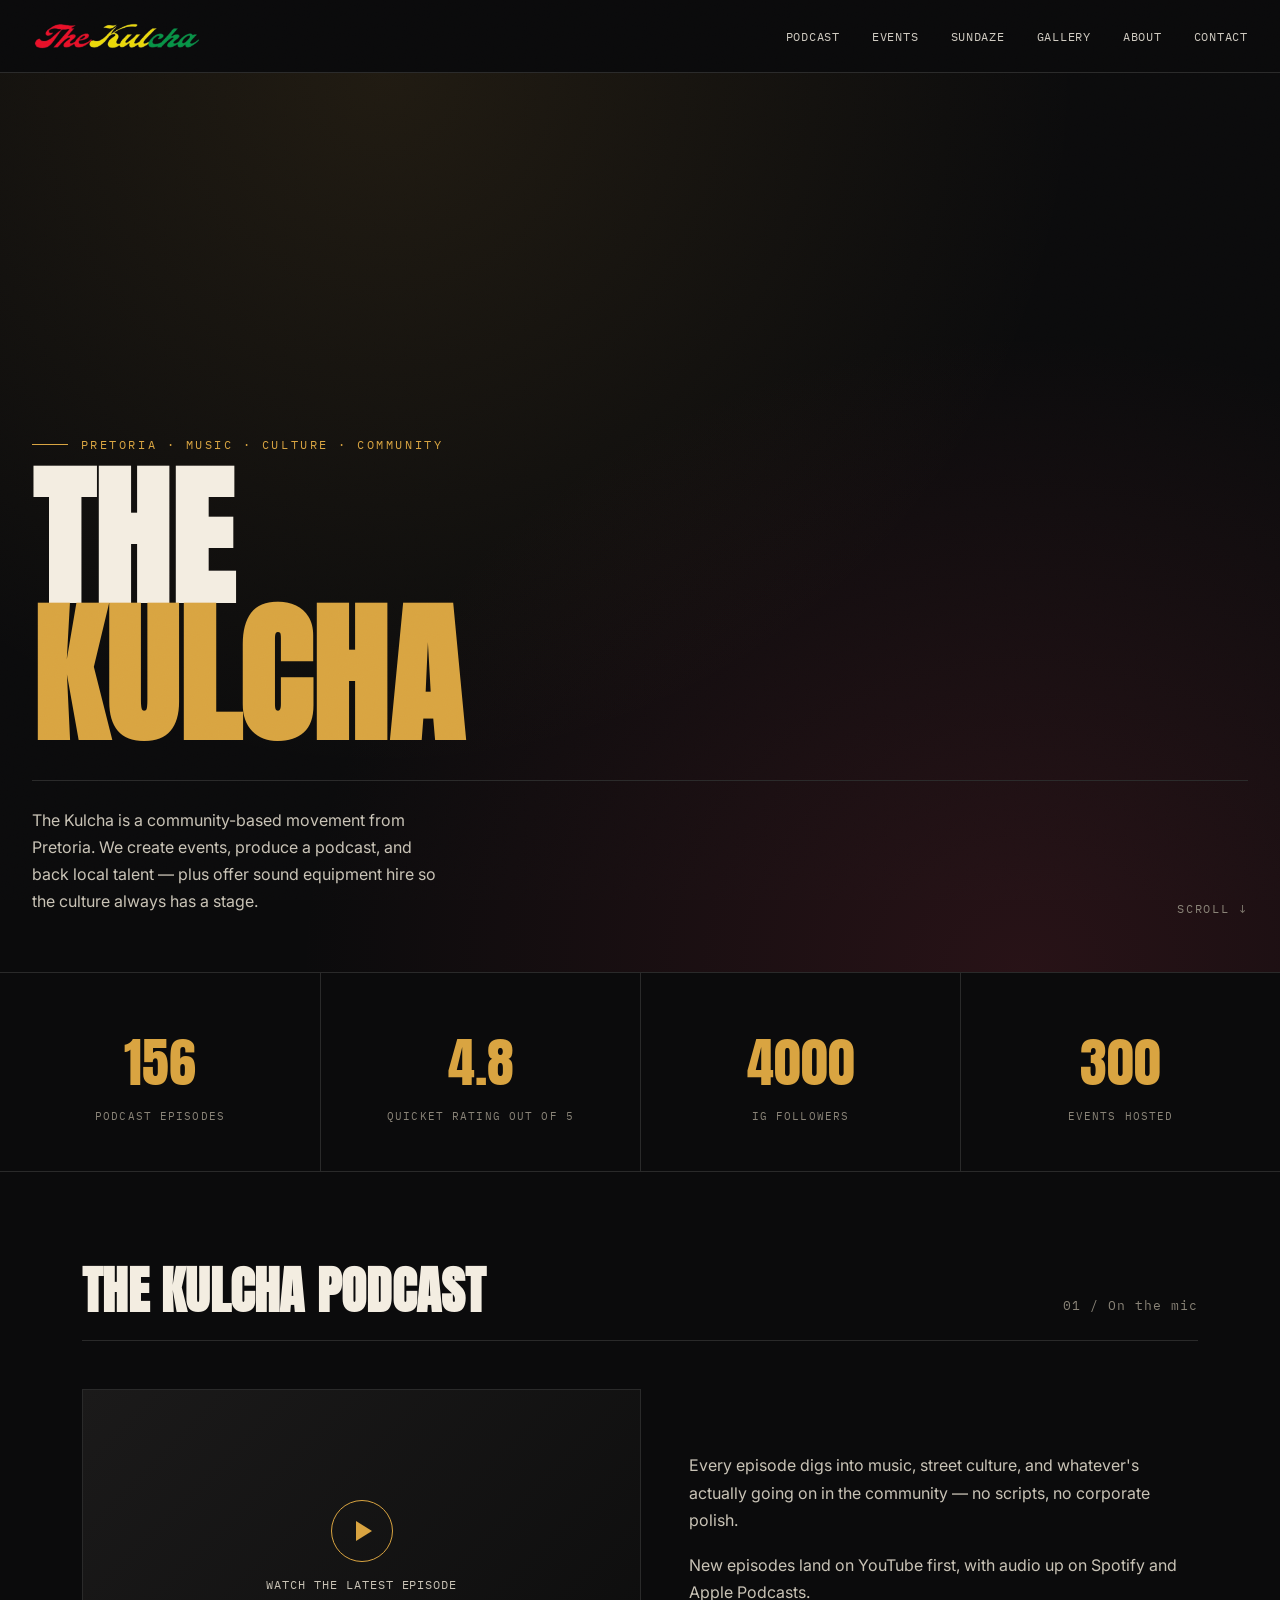
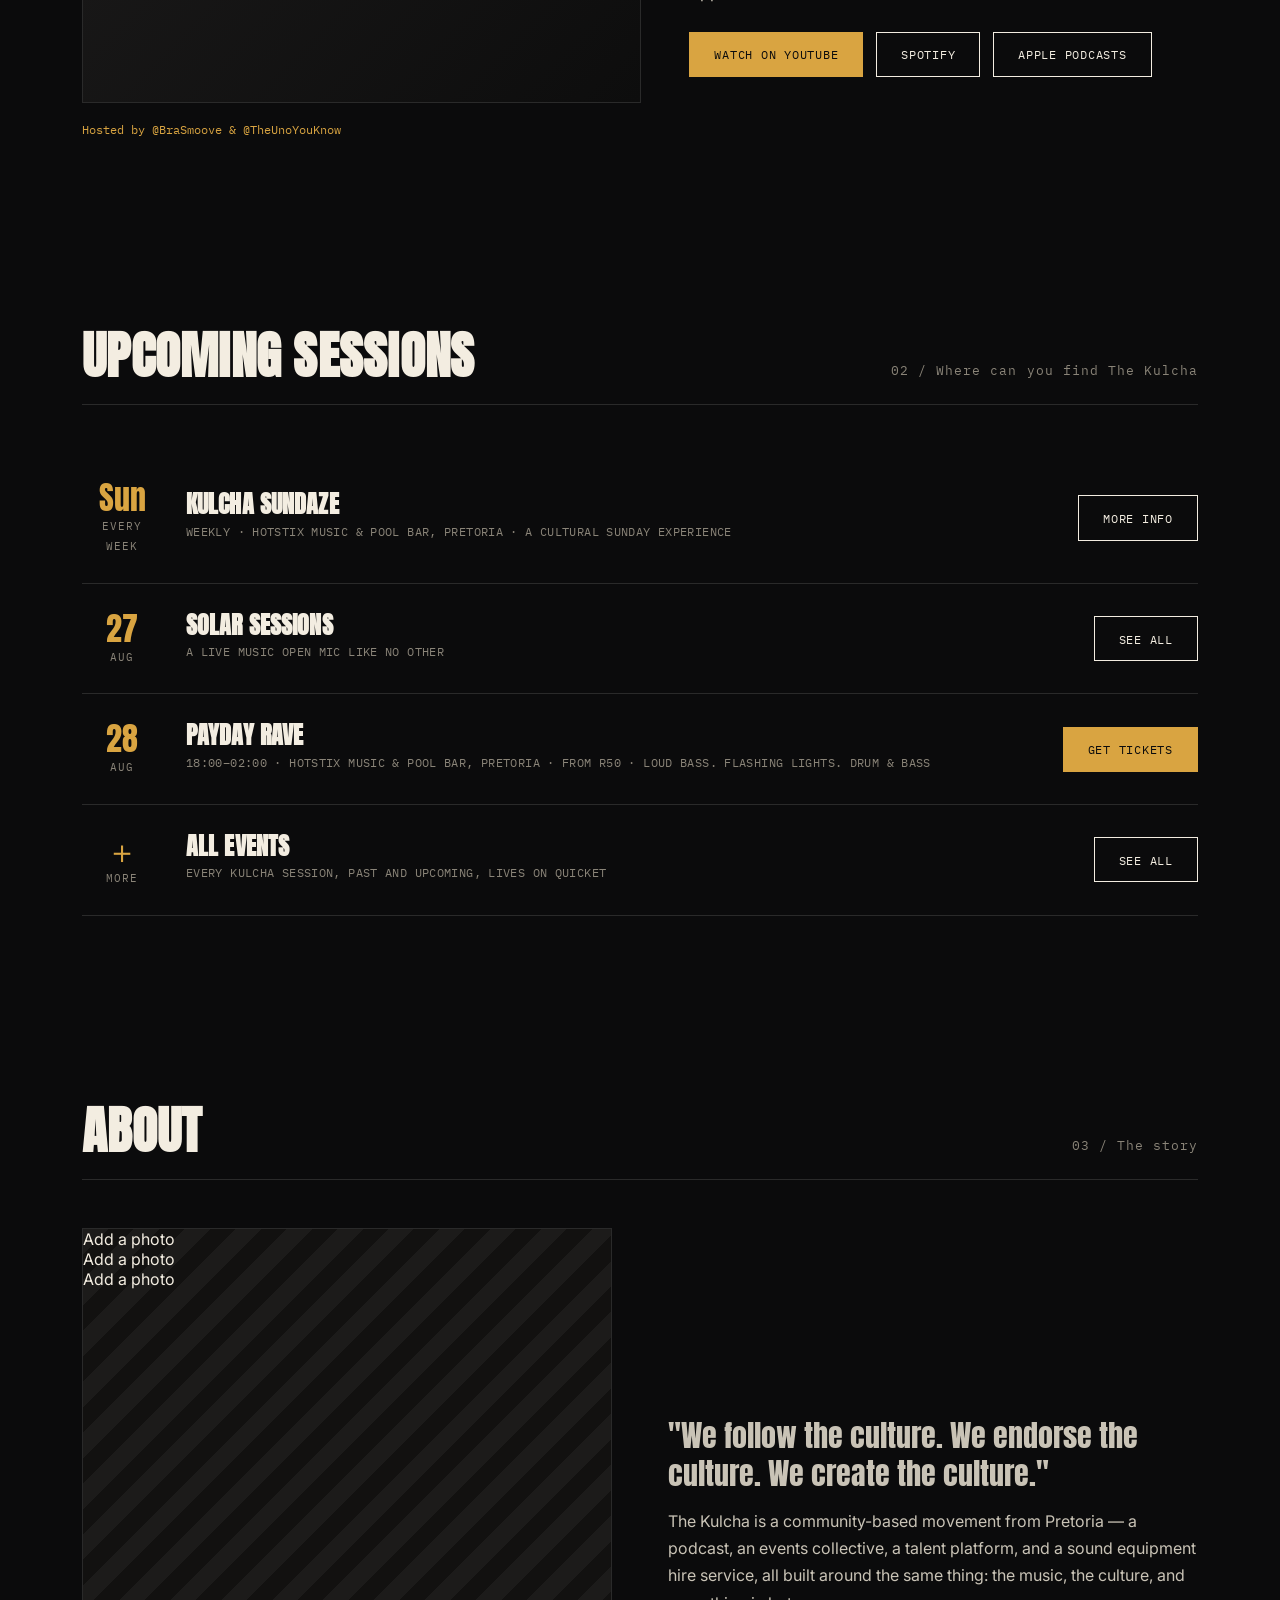
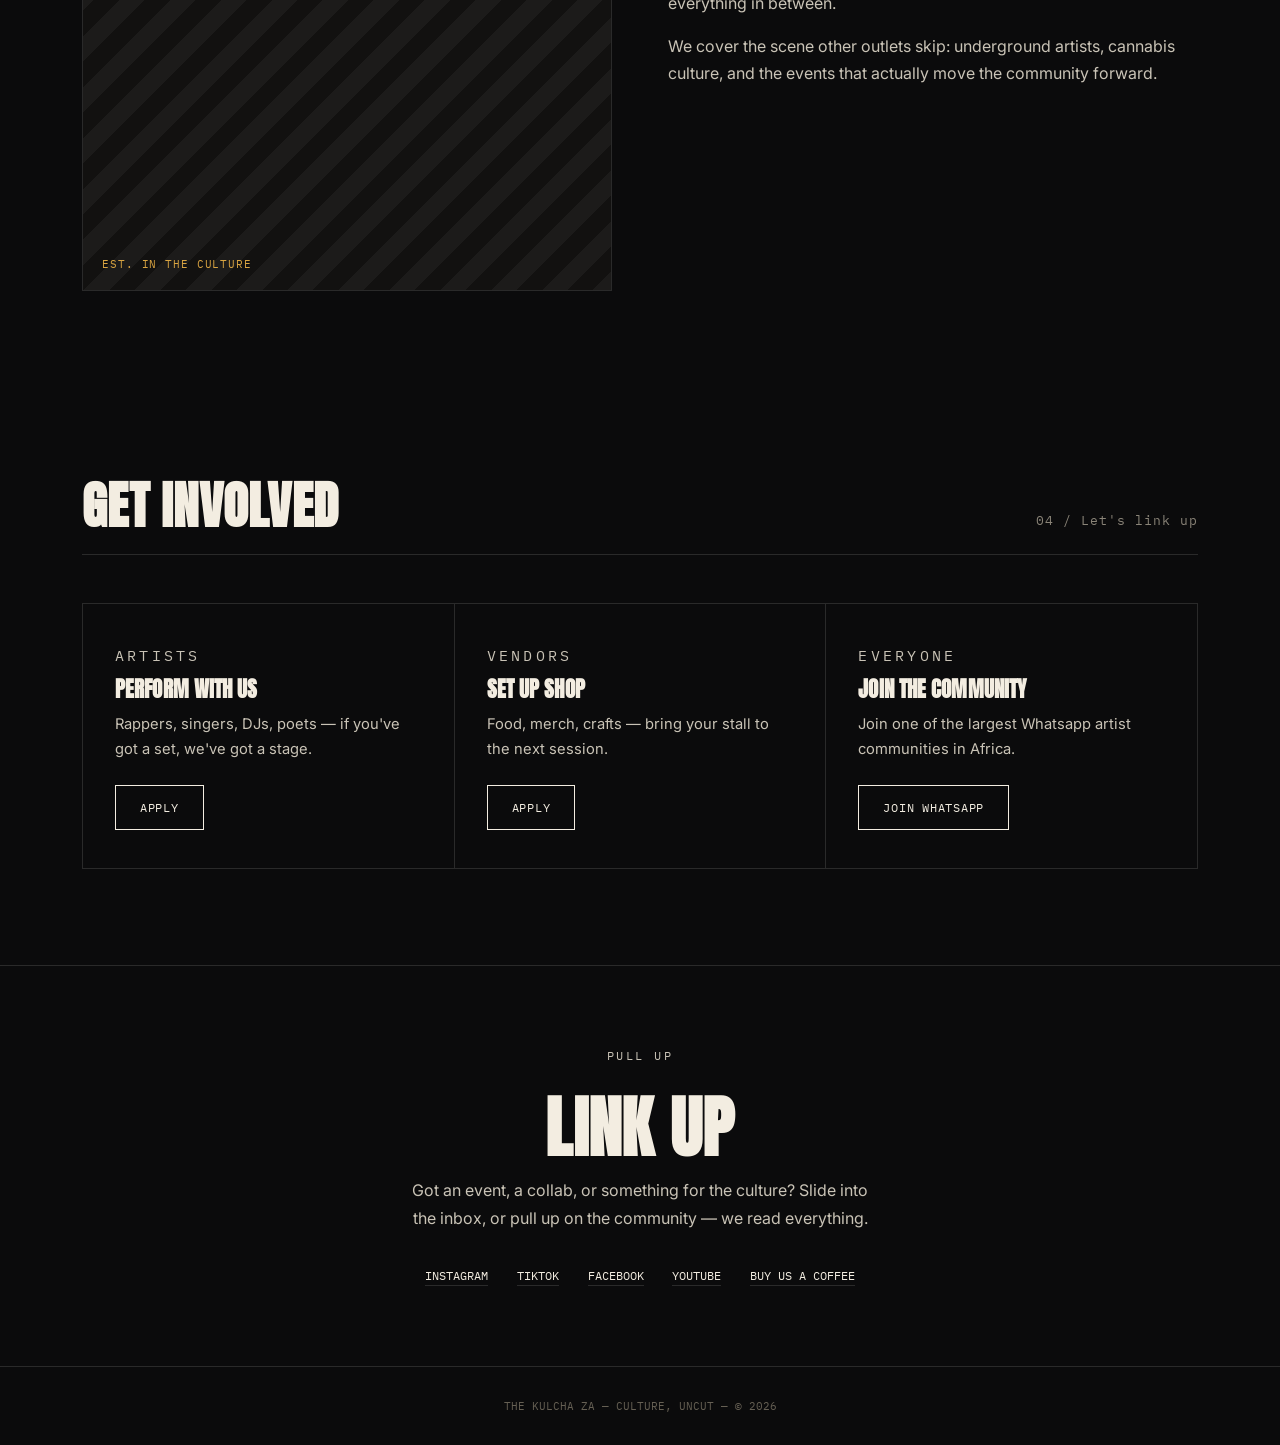
==== commit 65ce115a: "Update index.html" ====
--- a/index.html
+++ b/index.html
@@ -47,7 +47,7 @@
   <div class="stats">
     <!-- Update these numbers here anytime they change: -->
     <div class="stat"><div class="num" data-count="156">0</div><div class="label">Podcast Episodes</div></div>
-    <div class="stat"><div class="num" data-count="4.8" data-decimal="1">0</div><div class="label">Quicket Rating</div></div>
+    <div class="stat"><div class="num" data-count="4.8" data-decimal="1">0</div><div class="label">Quicket Rating Out of 5</div></div>
     <div class="stat"><div class="num" data-count="4000">0</div><div class="label">IG Followers</div></div>
     <div class="stat"><div class="num" data-count="300">0</div><div class="label">Events Hosted</div></div>
   </div>
@@ -62,7 +62,7 @@
         <div class="video-frame">
           <!-- Swap for a real embed once you have an episode URL:
                <iframe src="https://www.youtube.com/embed/VIDEO_ID" title="The Kulcha latest episode" allowfullscreen loading="lazy"></iframe> -->
-          <a class="video-cover" href="https://youtube.com/@thekulcha7514" target="_blank" rel="noopener">
+          <a class="video-cover" href="https://www.youtube.com/@thekulchaza" target="_blank" rel="noopener">
             <span class="play-btn"></span>
             <span class="label">Watch the latest episode</span>
           </a>
@@ -70,12 +70,12 @@
         <p class="hosts">Hosted by @BraSmoove &amp; @TheUnoYouKnow</p>
       </div>
       <div class="podcast-copy">
-        <p>Real talk over a rolled one. Every episode digs into music, street culture, and whatever's actually going on in the community — no scripts, no corporate polish.</p>
+        <p>Every episode digs into music, street culture, and whatever's actually going on in the community — no scripts, no corporate polish.</p>
         <p>New episodes land on YouTube first, with audio up on Spotify and Apple Podcasts.</p>
         <div class="btn-row">
-          <a class="btn solid" href="https://youtube.com/@thekulcha7514" target="_blank" rel="noopener">Watch on YouTube</a>
-          <a class="btn" href="https://open.spotify.com/episode/6WmUtNUqsR91yyef3RKiPR" target="_blank" rel="noopener">Spotify</a>
-          <a class="btn" href="https://podcasts.apple.com/za/podcast/episode-156-kickin-it-w-perci-d/id1676973104" target="_blank" rel="noopener">Apple Podcasts</a>
+          <a class="btn solid" href="https://youtube.com/@thekulchaza" target="_blank" rel="noopener">Watch on YouTube</a>
+          <a class="btn" href="https://open.spotify.com/show/4mAobON4RsBmn2FRoLHHUC" target="_blank" rel="noopener">Spotify</a>
+          <a class="btn" href="https://podcasts.apple.com/us/podcast/the-kulcha/id1676973104" target="_blank" rel="noopener">Apple Podcasts</a>
         </div>
       </div>
     </div>
@@ -96,25 +96,25 @@
       <a class="btn" href="kulcha-sundaze.html">More info</a>
     </div>
 
-    <div class="event-row">
-      <div class="event-date"><span class="day">28</span><span class="mon">Jul</span></div>
-      <div class="event-info">
-        <h3>The Comedy Cue Finale</h3>
-        <p>20:00–22:00 · Hotstix Music &amp; Pool Bar, Pretoria · From R50</p>
-      </div>
-      <a class="btn solid" href="https://www.quicket.co.za/events/383509-the-comedy-cue-finale/" target="_blank" rel="noopener">Get tickets</a>
-    </div>
-
+     <div class="event-row">
+      <div class="event-date"><span class="day">27</span><span class="mon">Aug</span></div>
+      <div class="event-info">
+        <h3>Solar Sessions</h3>
+        <p>A live music open mic like no other</p>
+      </div>
+      <a class="btn" href="https://www.quicket.co.za/organisers/43915-the-kulcha" target="_blank" rel="noopener">See all</a>
+    </div>
+    
     <div class="event-row">
       <div class="event-date"><span class="day">28</span><span class="mon">Aug</span></div>
       <div class="event-info">
         <h3>Payday Rave</h3>
-        <p>18:00–02:00 · Hotstix Music &amp; Pool Bar, Pretoria · From R50 · Drum &amp; Bass</p>
+        <p>18:00–02:00 · Hotstix Music &amp; Pool Bar, Pretoria · From R50 · Loud bass. Flashing Lights. Drum &amp; Bass</p>
       </div>
       <a class="btn solid" href="https://www.quicket.co.za/events/383504-payday-rave/" target="_blank" rel="noopener">Get tickets</a>
-    </div>
-
-    <div class="event-row">
+    </div>    
+
+     <div class="event-row">
       <div class="event-date"><span class="day">＋</span><span class="mon">More</span></div>
       <div class="event-info">
         <h3>All Events</h3>
@@ -146,7 +146,7 @@
       <div class="about-copy">
         <p class="pull-quote">"We follow the culture. We endorse the culture. We create the culture."</p>
         <p>The Kulcha is a community-based movement from Pretoria — a podcast, an events collective, a talent platform, and a sound equipment hire service, all built around the same thing: the music, the culture, and everything in between.</p>
-        <p>We cover the scene other outlets skip: underground artists, cannabis culture, and the events that actually move the community forward. No gatekeeping, no corporate spin.</p>
+        <p>We cover the scene other outlets skip: underground artists, cannabis culture, and the events that actually move the community forward.</p>
       </div>
     </div>
   </section>
@@ -154,7 +154,7 @@
   <section class="section">
     <div class="section-head">
       <h2>Get Involved</h2>
-      <span class="section-num">04 / Link up</span>
+      <span class="section-num">04 / Let's link up</span>
     </div>
     <div class="involve-grid">
       <div class="involve-card">
@@ -172,7 +172,7 @@
       <div class="involve-card">
         <p class="eyebrow">Everyone</p>
         <h3>Join The Community</h3>
-        <p>First to know about drops, dates, and lineup announcements.</p>
+        <p>Join one of the largest Whatsapp artist communities in Africa.</p>
         <a class="btn" href="https://chat.whatsapp.com/KT1OQSl1Qar5RSiysOmWuZ" target="_blank" rel="noopener">Join WhatsApp</a>
       </div>
     </div>
@@ -186,8 +186,8 @@
       <a href="https://www.instagram.com/thekulchaza" target="_blank" rel="noopener">Instagram</a>
       <a href="https://www.tiktok.com/@thekulchaza" target="_blank" rel="noopener">TikTok</a>
       <a href="https://web.facebook.com/TheKulchaZA/" target="_blank" rel="noopener">Facebook</a>
-      <a href="https://youtube.com/@thekulcha7514" target="_blank" rel="noopener">YouTube</a>
-      <a href="https://www.buymeacoffee.com/TheKulcha" target="_blank" rel="noopener">Buy us a joint</a>
+      <a href="https://youtube.com/@thekulchaza" target="_blank" rel="noopener">YouTube</a>
+      <a href="https://www.buymeacoffee.com/TheKulcha" target="_blank" rel="noopener">Buy us a coffee</a>
     </div>
   </section>
 
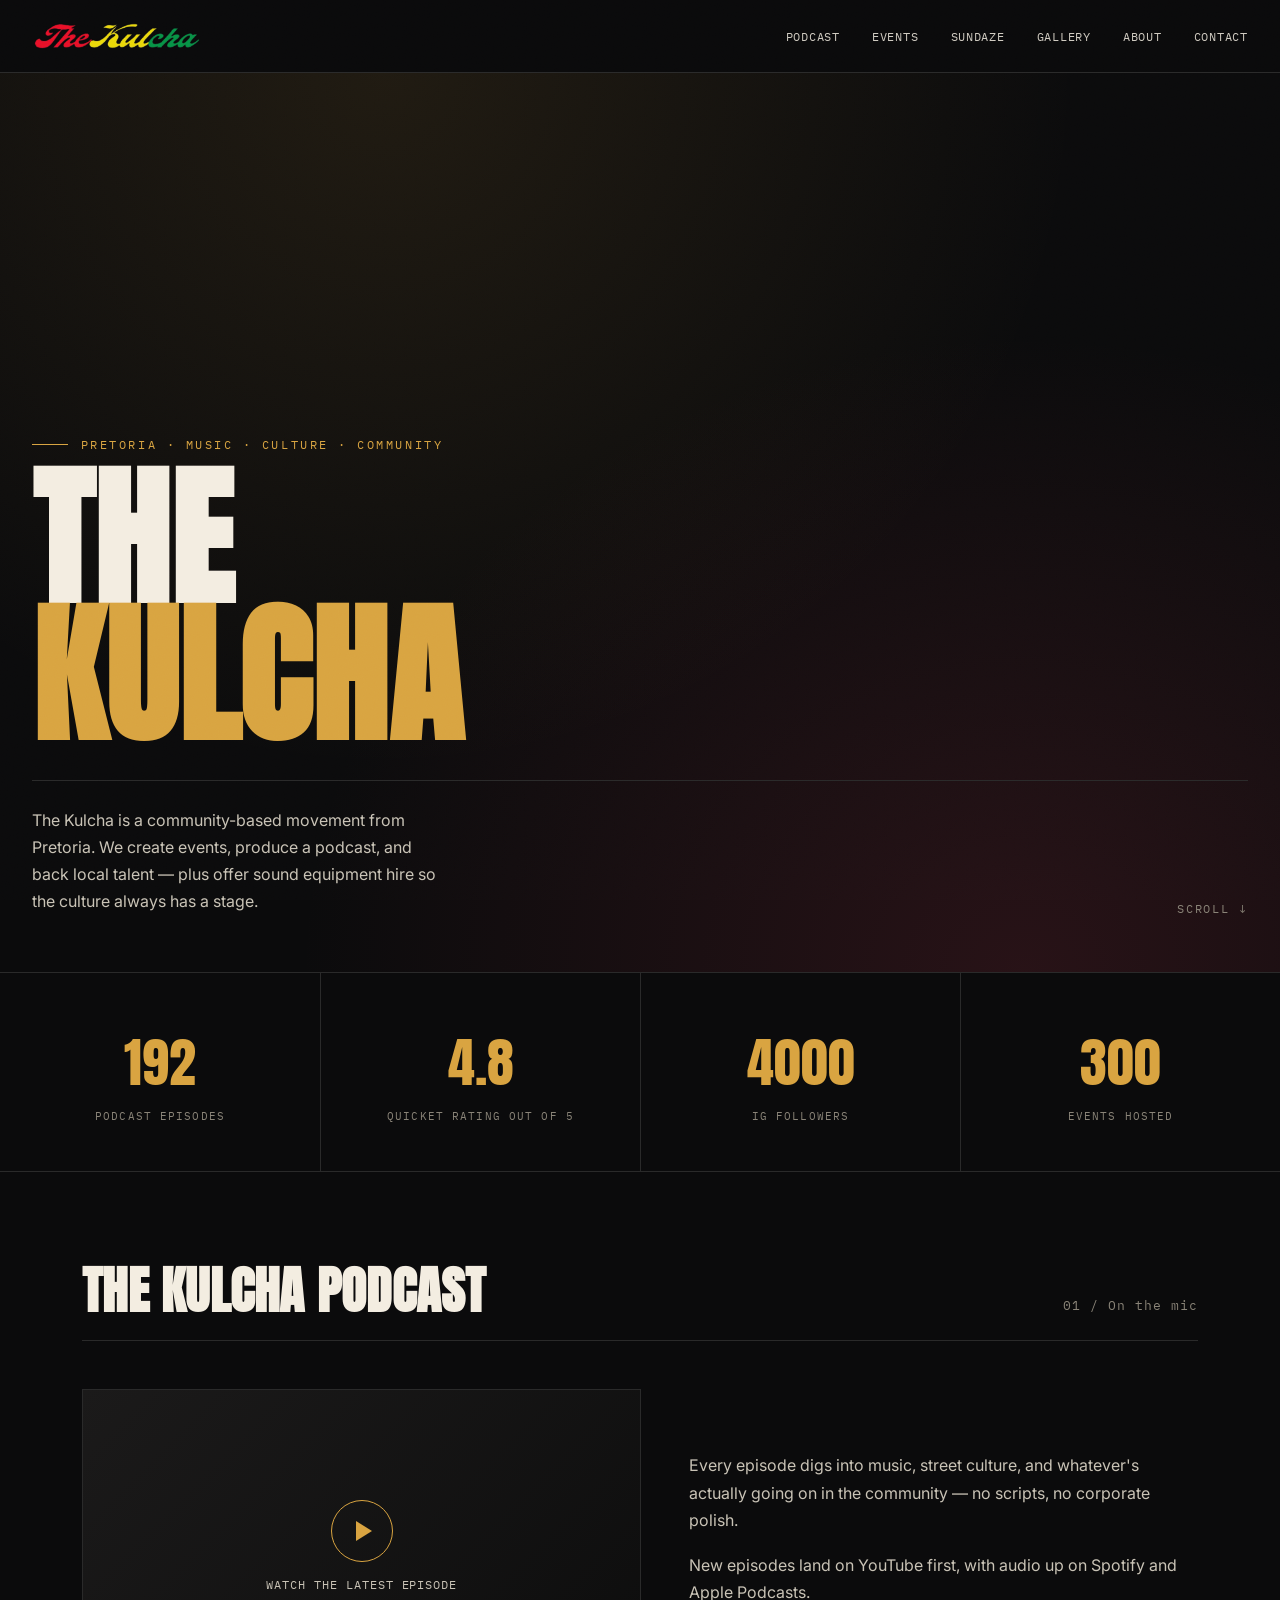
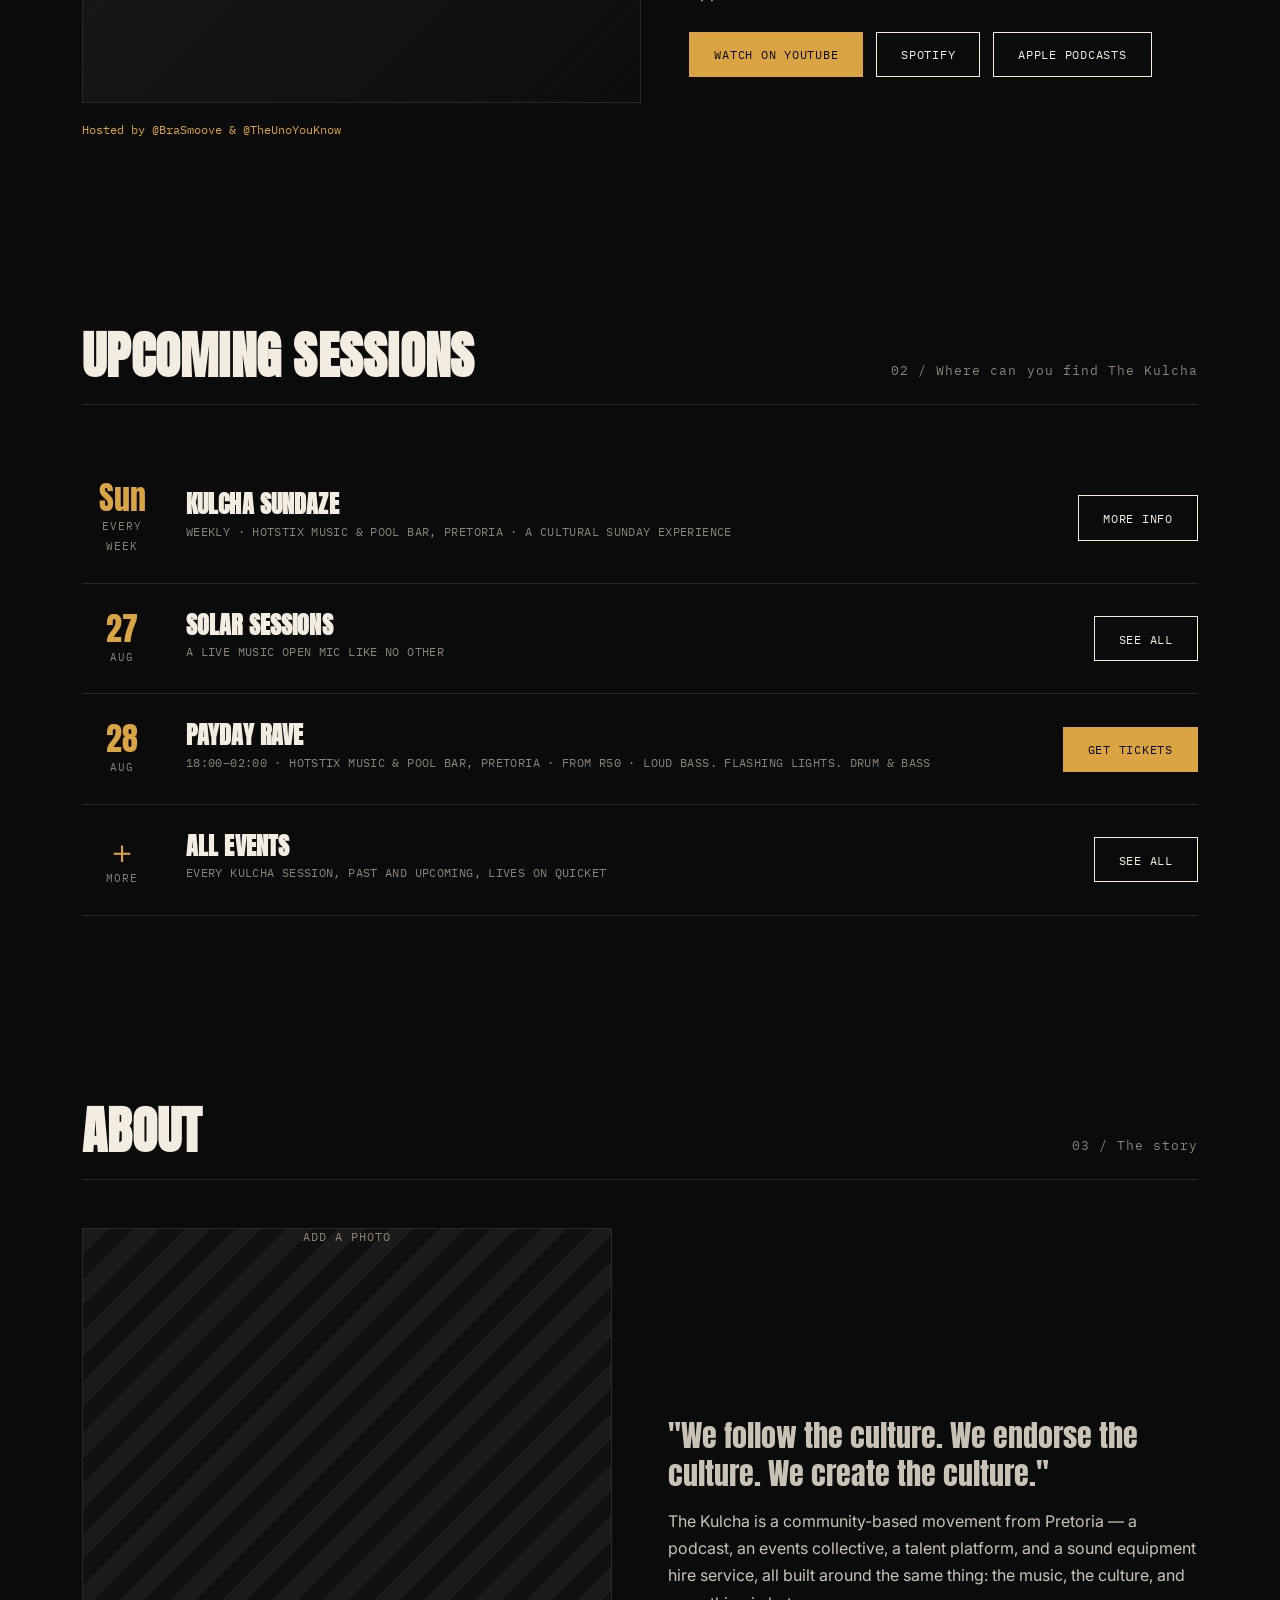
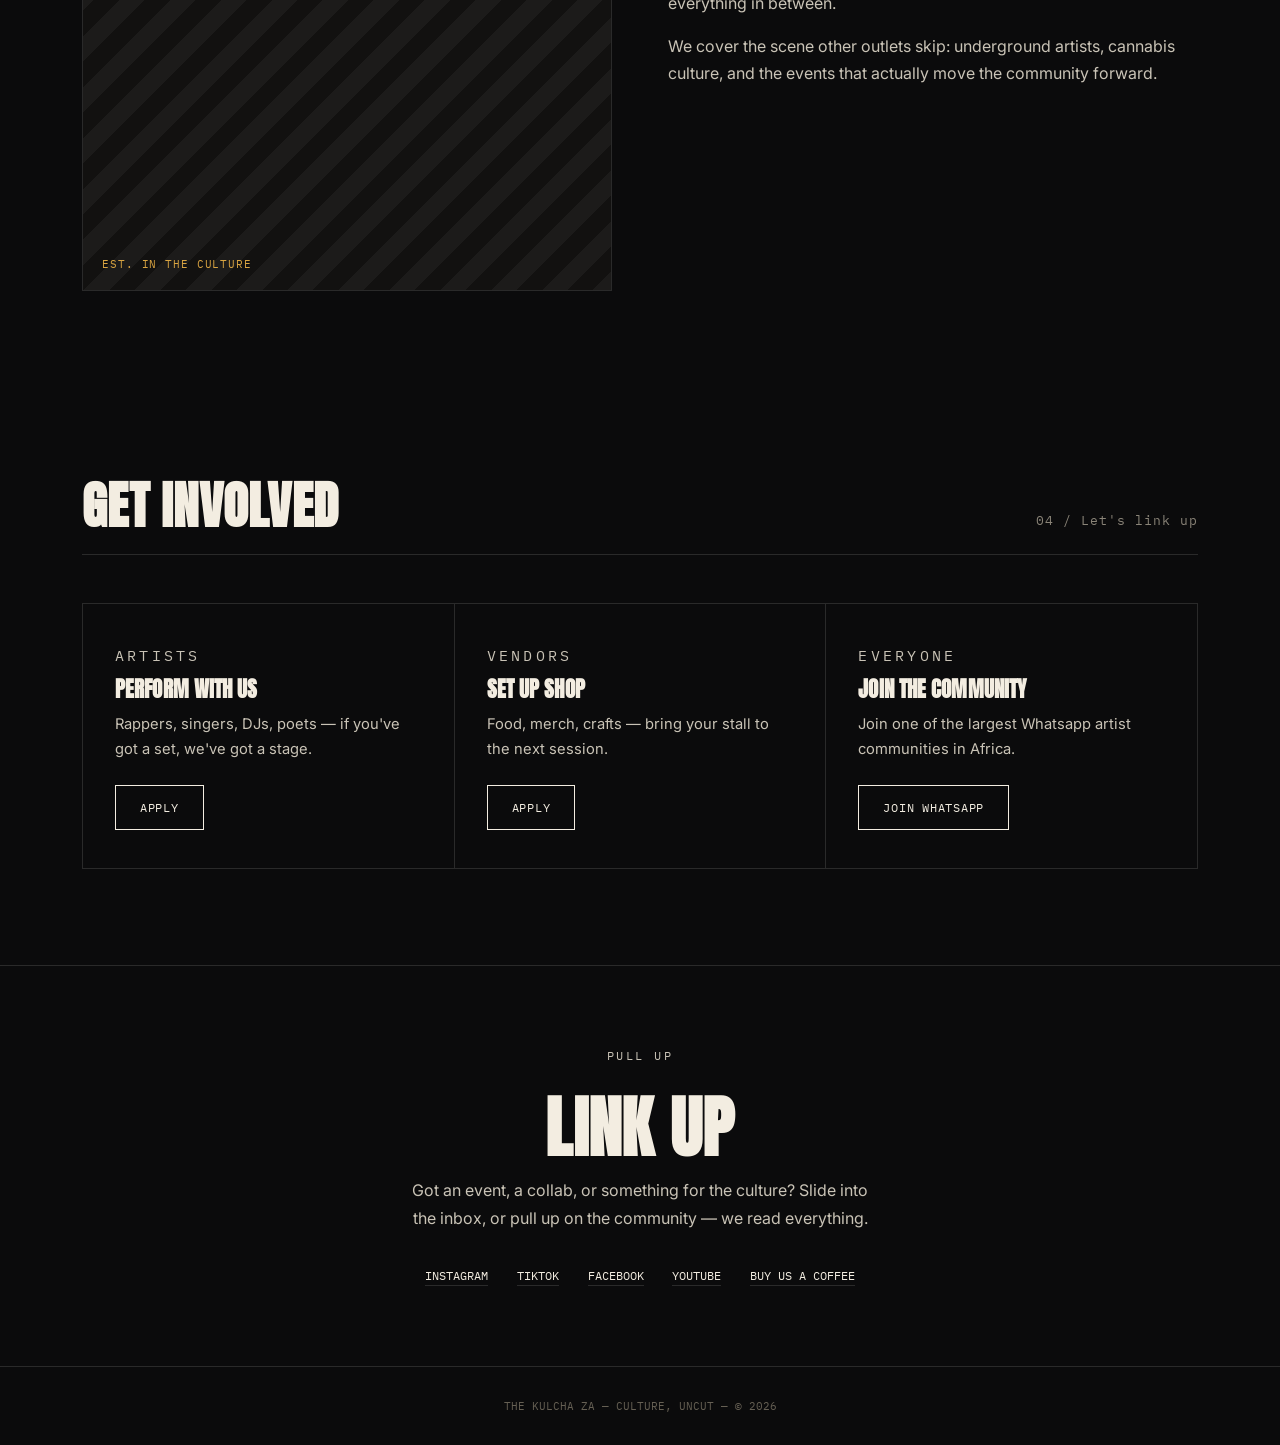
==== commit 32704a31: "Update index.html" ====
--- a/index.html
+++ b/index.html
@@ -46,7 +46,7 @@
 
   <div class="stats">
     <!-- Update these numbers here anytime they change: -->
-    <div class="stat"><div class="num" data-count="156">0</div><div class="label">Podcast Episodes</div></div>
+    <div class="stat"><div class="num" data-count="192">0</div><div class="label">Podcast Episodes</div></div>
     <div class="stat"><div class="num" data-count="4.8" data-decimal="1">0</div><div class="label">Quicket Rating Out of 5</div></div>
     <div class="stat"><div class="num" data-count="4000">0</div><div class="label">IG Followers</div></div>
     <div class="stat"><div class="num" data-count="300">0</div><div class="label">Events Hosted</div></div>
--- a/style.css
+++ b/style.css
@@ -240,6 +240,23 @@
     position:absolute;bottom:1.2rem;left:1.2rem;
     font-family:'IBM Plex Mono',monospace;font-size:0.68rem;
     letter-spacing:0.08em;color:var(--gold);
+    z-index:2;
+  }
+
+  /* About slideshow */
+  .slideshow{overflow:hidden;}
+  .slideshow .slide{
+    position:absolute;inset:0;
+    opacity:0;
+    transition:opacity 0.9s ease;
+    display:flex;align-items:center;justify-content:center;
+    background:repeating-linear-gradient(135deg, #1c1b1a 0 18px, #121110 18px 36px);
+  }
+  .slideshow .slide.active{opacity:1;position:relative;}
+  .slideshow .slide img{width:100%;height:100%;object-fit:cover;display:block;}
+  .slideshow .slide .placeholder-label{
+    font-family:'IBM Plex Mono',monospace;font-size:0.72rem;
+    text-transform:uppercase;letter-spacing:0.08em;color:#8a8478;
   }
   .pull-quote{
     font-family:'Anton',sans-serif;
